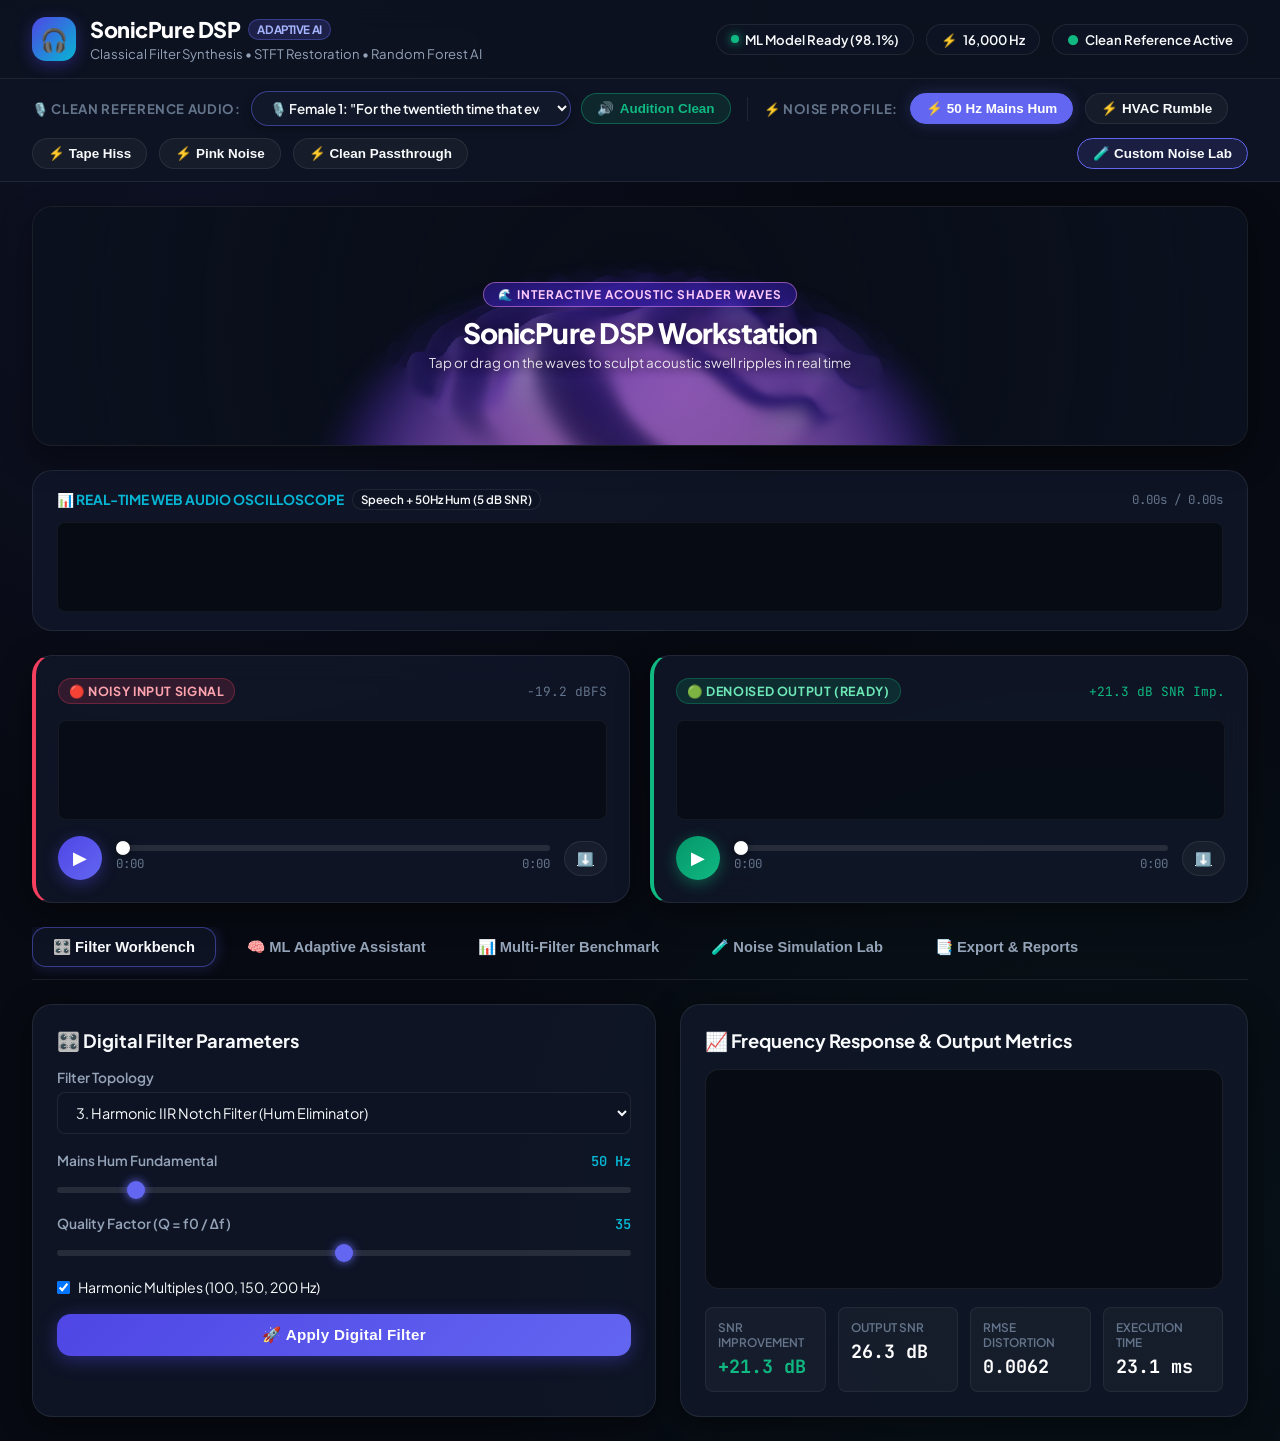
==== public/index.html @ 0db5186a "Integrate GradientWaves WebGL2 component and make frontend fully responsive for mobile" ====
<!DOCTYPE html>
<html lang="en">
<head>
  <meta charset="UTF-8">
  <meta name="viewport" content="width=device-width, initial-scale=1.0">
  <title>SonicPure DSP • Adaptive ML Audio Workstation</title>
  <link rel="stylesheet" href="styles.css?v=2.2">
</head>
<body>

  <!-- Top App Navigation Bar -->
  <header class="app-header">
    <div class="brand-container">
      <div class="brand-icon">🎧</div>
      <div>
        <div class="brand-title">SonicPure DSP <span>Adaptive AI</span></div>
        <div class="brand-subtitle">Classical Filter Synthesis &bull; STFT Restoration &bull; Random Forest AI</div>
      </div>
    </div>

    <div class="header-meta">
      <div class="badge" id="badge-model">
        <div class="badge-pulse"></div>
        <span id="model-status-text">ML Model Ready (98.1%)</span>
      </div>
      <div class="badge">
        <span style="color: var(--accent-cyan);">⚡</span>
        <span id="sr-status-text">16,000 Hz</span>
      </div>
      <div class="badge" id="badge-ref">
        <span style="color: var(--accent-emerald);">●</span>
        <span>Clean Reference Active</span>
      </div>
    </div>
  </header>

  <!-- 1-Click Quick Preset Scenarios & Sample Picker Toolbar -->
  <nav class="presets-bar">
    <div class="sample-picker-wrap">
      <span class="presets-label">🎙️ Clean Reference Audio:</span>
      <select id="select-clean-sample" class="studio-sample-select" aria-label="Select Clean Sample Audio">
        <option value="clean_female_sentence_01.wav" selected>🎙️ Female 1: "For the twentieth time that evening the two men shook hands."</option>
        <option value="clean_female_sentence_02.wav">🎙️ Female 2: "He turned sharply, and faced Gregson across the table."</option>
        <option value="clean_female_sentence_03.wav">🎙️ Female 3: "If I ever needed a fighter in my life I need one now."</option>
        <option value="clean_female_sentence_04.wav">🎙️ Female 4: "The girl faced him, her eyes shining with sudden fear."</option>
        <option value="clean_male_sentence_01.wav">🎙️ Male 1: "For the twentieth time that evening the two men shook hands."</option>
        <option value="clean_male_sentence_02.wav">🎙️ Male 2: "He turned sharply, and faced Gregson across the table."</option>
        <option value="clean_male_sentence_03.wav">🎙️ Male 3: "Gregson shoved back his chair and rose to his feet."</option>
        <option value="clean_male_sentence_04.wav">🎙️ Male 4: "Now you're coming down to business, Phil, he exclaimed."</option>
        <option value="clean_acoustic_instrument.wav">🎸 Acoustic Guitar (Plucked Chord Arpeggio)</option>
        <option value="clean_male_speech_01.wav">🔬 Synthetic Resonator (Glottal Pulse Baseline)</option>
        <option value="clean_sample.wav">📁 Classic Reference Sample</option>
      </select>
      <button class="preset-btn btn-audition-clean" id="btn-play-clean-ref" title="Listen to Active Clean Reference Audio">
        <span id="clean-play-icon">🔊</span> <span id="clean-play-text">Audition Clean</span>
      </button>
    </div>

    <div class="presets-divider"></div>

    <div class="presets-label">⚡ Noise Profile:</div>
    <button class="preset-btn active" data-preset="hum">⚡ 50 Hz Mains Hum</button>
    <button class="preset-btn" data-preset="rumble">⚡ HVAC Rumble</button>
    <button class="preset-btn" data-preset="hiss">⚡ Tape Hiss</button>
    <button class="preset-btn" data-preset="broadband">⚡ Pink Noise</button>
    <button class="preset-btn" data-preset="clean">⚡ Clean Passthrough</button>
    <button class="preset-btn" id="btn-custom-mix-modal" style="margin-left: auto; background: rgba(99, 102, 241, 0.15); border-color: var(--accent-primary);">
      🧪 Custom Noise Lab
    </button>
  </nav>

  <!-- Main Workstation Layout -->
  <main class="main-container">

    <!-- Interactive GradientWaves Hero Visualizer (React Bits WebGL2) -->
    <section class="gradient-waves-hero">
      <div id="gradient-waves-container" class="gradient-waves-container"></div>
      <div class="waves-hero-overlay">
        <div class="waves-hero-badge">🌊 Interactive Acoustic Shader Waves</div>
        <h2 class="waves-hero-title">SonicPure DSP Workstation</h2>
        <p class="waves-hero-subtitle">Tap or drag on the waves to sculpt acoustic swell ripples in real time</p>
      </div>
    </section>

    <!-- Live Oscilloscope & Audio Energy Strip -->
    <section class="visualizer-strip">
      <div class="visualizer-header">
        <div style="display: flex; align-items: center; gap: 8px;">
          <span style="color: var(--accent-cyan); font-weight: 700; font-size: 0.86rem; text-transform: uppercase;">
            📊 Real-Time Web Audio Oscilloscope
          </span>
          <span class="badge" style="padding: 2px 8px; font-size: 0.72rem;" id="active-track-name">Speech + 50Hz Hum (5 dB SNR)</span>
        </div>
        <div style="font-size: 0.78rem; color: var(--text-faint); font-family: var(--font-mono);" id="osc-timecode">
          0.00s / 0.00s
        </div>
      </div>
      <canvas id="canvas-oscilloscope" class="oscilloscope-canvas"></canvas>
    </section>

    <!-- Side-by-Side Audio Deck (Noisy Input vs Denoised Output) -->
    <section class="audio-deck-grid">

      <!-- Left Deck: Noisy Input -->
      <div class="deck-card deck-card-noisy">
        <div class="deck-header">
          <span class="deck-tag tag-noisy">🔴 Noisy Input Signal</span>
          <span style="font-size: 0.80rem; color: var(--text-faint); font-family: var(--font-mono);" id="noisy-rms">-19.2 dBFS</span>
        </div>

        <canvas id="canvas-noisy-wave" class="waveform-canvas"></canvas>

        <div class="deck-controls">
          <button class="play-btn" id="btn-play-noisy" title="Play Original Audio">▶</button>
          <div class="scrubber-container">
            <input type="range" class="scrubber-slider" id="scrub-noisy" min="0" max="100" value="0">
            <div class="timecode">
              <span id="time-curr-noisy">0:00</span>
              <span id="time-dur-noisy">0:00</span>
            </div>
          </div>
          <a href="/api/audio/noisy" download="noisy_input.wav" id="btn-download-noisy" class="preset-btn" style="padding: 8px 12px;" title="Download Noisy WAV">⬇️</a>
        </div>
      </div>

      <!-- Right Deck: Denoised Output -->
      <div class="deck-card deck-card-clean">
        <div class="deck-header">
          <span class="deck-tag tag-clean" id="proc-tag">🟢 Denoised Output (Ready)</span>
          <span style="font-size: 0.80rem; color: var(--accent-emerald); font-family: var(--font-mono);" id="proc-snr-badge">+21.3 dB SNR Imp.</span>
        </div>

        <canvas id="canvas-proc-wave" class="waveform-canvas"></canvas>

        <div class="deck-controls">
          <button class="play-btn play-btn-clean" id="btn-play-proc" title="Play Denoised Audio">▶</button>
          <div class="scrubber-container">
            <input type="range" class="scrubber-slider" id="scrub-proc" min="0" max="100" value="0">
            <div class="timecode">
              <span id="time-curr-proc">0:00</span>
              <span id="time-dur-proc">0:00</span>
            </div>
          </div>
          <a href="/api/audio/processed" download="denoised_audio.wav" id="btn-download-proc" class="preset-btn" style="padding: 8px 12px;" title="Download Clean WAV">⬇️</a>
        </div>
      </div>

    </section>

    <!-- Navigation Tabs -->
    <div class="tabs-nav">
      <button class="tab-btn active" data-tab="workbench">🎛️ Filter Workbench</button>
      <button class="tab-btn" data-tab="adaptive">🧠 ML Adaptive Assistant</button>
      <button class="tab-btn" data-tab="benchmark">📊 Multi-Filter Benchmark</button>
      <button class="tab-btn" data-tab="simulation">🧪 Noise Simulation Lab</button>
      <button class="tab-btn" data-tab="export">📑 Export & Reports</button>
    </div>

    <!-- TAB 1: FILTER WORKBENCH -->
    <div class="panel-content active" id="tab-workbench">
      <div class="workbench-grid">

        <!-- Controls Card -->
        <div class="card">
          <div class="card-title">🎛️ Digital Filter Parameters</div>

          <div class="control-group">
            <label class="control-label">Filter Topology</label>
            <select class="studio-select" id="sel-filter-type">
              <option value="fir">1. Linear-Phase FIR Filter (Window Method)</option>
              <option value="iir">2. IIR Butterworth Filter (Second-Order Sections SOS)</option>
              <option value="notch" selected>3. Harmonic IIR Notch Filter (Hum Eliminator)</option>
              <option value="spectral_gating">4. STFT Spectral Gating (Over-subtraction)</option>
              <option value="wiener">5. Audio Wiener Filter (Ephraim-Malah DD)</option>
            </select>
          </div>

          <!-- Dynamic parameter panels -->
          <div id="panel-params-fir" style="display: none;">
            <div class="control-group">
              <div class="control-label">Filter Mode</div>
              <select class="studio-select" id="fir-btype">
                <option value="lowpass">Low-Pass Filter</option>
                <option value="highpass">High-Pass Filter</option>
                <option value="bandpass">Band-Pass Filter</option>
              </select>
            </div>
            <div class="control-group">
              <div class="control-label">
                <span>Cutoff Frequency</span>
                <span class="control-value" id="val-fir-cut">3400 Hz</span>
              </div>
              <input type="range" class="studio-slider" id="slider-fir-cut" min="100" max="7500" value="3400" step="50">
            </div>
            <div class="control-group">
              <div class="control-label">
                <span>Filter Taps (Order + 1)</span>
                <span class="control-value" id="val-fir-taps">101</span>
              </div>
              <input type="range" class="studio-slider" id="slider-fir-taps" min="21" max="251" value="101" step="2">
            </div>
          </div>

          <div id="panel-params-iir" style="display: none;">
            <div class="control-group">
              <div class="control-label">Butterworth Mode</div>
              <select class="studio-select" id="iir-btype">
                <option value="highpass" selected>High-Pass (Rumble Killer)</option>
                <option value="lowpass">Low-Pass</option>
                <option value="bandpass">Band-Pass</option>
              </select>
            </div>
            <div class="control-group">
              <div class="control-label">
                <span>Cutoff Frequency</span>
                <span class="control-value" id="val-iir-cut">150 Hz</span>
              </div>
              <input type="range" class="studio-slider" id="slider-iir-cut" min="50" max="4000" value="150" step="10">
            </div>
            <div class="control-group">
              <div class="control-label">
                <span>Filter Order (N)</span>
                <span class="control-value" id="val-iir-order">4</span>
              </div>
              <input type="range" class="studio-slider" id="slider-iir-order" min="1" max="8" value="4" step="1">
            </div>
          </div>

          <div id="panel-params-notch">
            <div class="control-group">
              <div class="control-label">
                <span>Mains Hum Fundamental</span>
                <span class="control-value" id="val-notch-f0">50 Hz</span>
              </div>
              <input type="range" class="studio-slider" id="slider-notch-f0" min="40" max="120" value="50" step="1">
            </div>
            <div class="control-group">
              <div class="control-label">
                <span>Quality Factor (Q = f0 / &Delta;f)</span>
                <span class="control-value" id="val-notch-q">35</span>
              </div>
              <input type="range" class="studio-slider" id="slider-notch-q" min="10" max="60" value="35" step="5">
            </div>
            <div class="control-group">
              <label style="display: flex; align-items: center; gap: 8px; font-size: 0.88rem; cursor: pointer;">
                <input type="checkbox" id="chk-notch-harmonics" checked>
                <span>Harmonic Multiples (100, 150, 200 Hz)</span>
              </label>
            </div>
          </div>

          <div id="panel-params-sg" style="display: none;">
            <div class="control-group">
              <div class="control-label">
                <span>Gain Floor</span>
                <span class="control-value" id="val-sg-floor">-18 dB</span>
              </div>
              <input type="range" class="studio-slider" id="slider-sg-floor" min="-35" max="-6" value="-18" step="1">
            </div>
            <div class="control-group">
              <div class="control-label">
                <span>Over-Subtraction Multiplier (&alpha;)</span>
                <span class="control-value" id="val-sg-over">1.5x</span>
              </div>
              <input type="range" class="studio-slider" id="slider-sg-over" min="1.0" max="2.5" value="1.5" step="0.1">
            </div>
          </div>

          <div id="panel-params-wiener" style="display: none;">
            <div class="control-group">
              <div class="control-label">
                <span>Decision-Directed Smoothing (&alpha;)</span>
                <span class="control-value" id="val-w-alpha">0.95</span>
              </div>
              <input type="range" class="studio-slider" id="slider-w-alpha" min="0.80" max="0.99" value="0.95" step="0.01">
            </div>
            <div class="control-group">
              <div class="control-label">
                <span>Noise Overestimation (&beta;)</span>
                <span class="control-value" id="val-w-beta">1.25</span>
              </div>
              <input type="range" class="studio-slider" id="slider-w-beta" min="1.0" max="2.0" value="1.25" step="0.05">
            </div>
          </div>

          <button class="btn-primary" id="btn-execute-filter">
            <span>🚀 Apply Digital Filter</span>
          </button>
        </div>

        <!-- Frequency Response & Metrics Card -->
        <div class="card">
          <div class="card-title">📈 Frequency Response & Output Metrics</div>
          <canvas id="canvas-freqz" class="freqz-canvas"></canvas>

          <div class="metrics-grid">
            <div class="metric-box">
              <span class="metric-box-title">SNR Improvement</span>
              <span class="metric-box-val positive" id="metric-snr-imp">+21.3 dB</span>
            </div>
            <div class="metric-box">
              <span class="metric-box-title">Output SNR</span>
              <span class="metric-box-val" id="metric-snr-out">26.3 dB</span>
            </div>
            <div class="metric-box">
              <span class="metric-box-title">RMSE Distortion</span>
              <span class="metric-box-val" id="metric-rmse">0.0062</span>
            </div>
            <div class="metric-box">
              <span class="metric-box-title">Execution Time</span>
              <span class="metric-box-val" id="metric-latency">23.1 ms</span>
            </div>
          </div>
        </div>

      </div>
    </div>

    <!-- TAB 2: ML ADAPTIVE ASSISTANT -->
    <div class="panel-content" id="tab-adaptive">
      <div class="workbench-grid">

        <!-- AI Diagnosis Card -->
        <div class="ml-diagnosis-box">
          <div style="display: flex; justify-content: space-between; align-items: center;">
            <span class="badge" style="background: rgba(99, 102, 241, 0.25); color: #c7d2fe; border-color: rgba(99, 102, 241, 0.4);">
              🧠 Random Forest Noise Diagnosis
            </span>
            <span class="badge" id="ml-confidence-badge" style="background: rgba(16, 185, 129, 0.2); color: #6ee7b7; border-color: rgba(16, 185, 129, 0.4);">
              76.2% Confidence
            </span>
          </div>

          <div class="ml-class-title" id="ml-predicted-label">Electrical Hum (50/60 Hz)</div>
          <p style="font-size: 0.90rem; color: var(--text-muted); line-height: 1.5;" id="ml-rationale">
            Strong narrowband energy concentration detected around 50 Hz powerline fundamental. 
            Selected Harmonic IIR Notch filter with Q=35 to eliminate hum with zero loss to speech formants.
          </p>

          <div style="margin-top: 20px;">
            <button class="btn-primary btn-emerald" id="btn-run-adaptive-full">
              <span>⚡ Diagnose Interference & Auto-Clean</span>
            </button>
          </div>
        </div>

        <!-- Probability Distribution Card -->
        <div class="card">
          <div class="card-title">📊 Noise Classification Probabilities</div>

          <div id="prob-container">
            <!-- Dynamically populated probability bars -->
            <div class="prob-row">
              <div class="prob-meta">
                <span>Electrical Hum (50/60 Hz)</span>
                <strong id="prob-val-hum">76.2%</strong>
              </div>
              <div class="prob-track">
                <div class="prob-bar winner" id="bar-hum" style="width: 76.2%;"></div>
              </div>
            </div>

            <div class="prob-row">
              <div class="prob-meta">
                <span>Low-Frequency Rumble (&lt;130 Hz)</span>
                <strong id="prob-val-rumble">8.4%</strong>
              </div>
              <div class="prob-track">
                <div class="prob-bar" id="bar-rumble" style="width: 8.4%;"></div>
              </div>
            </div>

            <div class="prob-row">
              <div class="prob-meta">
                <span>High-Frequency Hiss (&gt;3.6 kHz)</span>
                <strong id="prob-val-hiss">6.1%</strong>
              </div>
              <div class="prob-track">
                <div class="prob-bar" id="bar-hiss" style="width: 6.1%;"></div>
              </div>
            </div>

            <div class="prob-row">
              <div class="prob-meta">
                <span>Broadband White/Pink Noise</span>
                <strong id="prob-val-broadband">5.3%</strong>
              </div>
              <div class="prob-track">
                <div class="prob-bar" id="bar-broadband" style="width: 5.3%;"></div>
              </div>
            </div>

            <div class="prob-row">
              <div class="prob-meta">
                <span>Clean Speech Baseline</span>
                <strong id="prob-val-clean">4.0%</strong>
              </div>
              <div class="prob-track">
                <div class="prob-bar" id="bar-clean" style="width: 4.0%;"></div>
              </div>
            </div>
          </div>
        </div>

      </div>
    </div>

    <!-- TAB 3: MULTI-FILTER BENCHMARK -->
    <div class="panel-content" id="tab-benchmark">
      <div class="card">
        <div style="display: flex; justify-content: space-between; align-items: center; margin-bottom: 16px;">
          <div>
            <div class="card-title" style="margin-bottom: 2px;">📊 Multi-Filter Comparative Benchmark Matrix</div>
            <p style="font-size: 0.84rem; color: var(--text-muted);">
              Process the identical input recording through all 6 filtering strategies side-by-side to compare SNR improvements and execution latencies.
            </p>
          </div>
          <button class="btn-primary" id="btn-run-benchmark-full" style="width: auto; padding: 10px 22px;">
            <span>🚀 Run All 6 Methods</span>
          </button>
        </div>

        <div class="benchmark-table-container">
          <table class="benchmark-table">
            <thead>
              <tr>
                <th>Play</th>
                <th>Strategy Name</th>
                <th>&Delta;SNR Improvement</th>
                <th>Output SNR</th>
                <th>RMSE Distortion</th>
                <th>Execution Time</th>
                <th>Real-Time Factor</th>
              </tr>
            </thead>
            <tbody id="benchmark-tbody">
              <!-- Dynamically populated benchmark rows -->
              <tr>
                <td><button class="table-audio-btn" data-audio-id="baseline">▶</button></td>
                <td>1. Baseline (Noisy Input)</td>
                <td>+0.00 dB</td>
                <td>5.00 dB</td>
                <td>0.0721</td>
                <td>0.1 ms</td>
                <td>0.000x</td>
              </tr>
              <tr>
                <td><button class="table-audio-btn" data-audio-id="fir">▶</button></td>
                <td>2. FIR Bandpass (300-3400 Hz)</td>
                <td style="color: var(--accent-rose);">-2.32 dB</td>
                <td>2.68 dB</td>
                <td>0.0941</td>
                <td>81.2 ms</td>
                <td>0.023x</td>
              </tr>
              <tr>
                <td><button class="table-audio-btn" data-audio-id="butterworth">▶</button></td>
                <td>3. Butterworth Highpass (150 Hz)</td>
                <td>+0.59 dB</td>
                <td>5.59 dB</td>
                <td>0.0673</td>
                <td>40.7 ms</td>
                <td>0.012x</td>
              </tr>
              <tr class="winner-row">
                <td><button class="table-audio-btn" data-audio-id="notch">▶</button></td>
                <td>4. Harmonic Notch (50 Hz) 🏆</td>
                <td style="color: var(--accent-emerald);">+21.29 dB</td>
                <td>26.29 dB</td>
                <td>0.0062</td>
                <td>23.1 ms</td>
                <td>0.007x</td>
              </tr>
              <tr>
                <td><button class="table-audio-btn" data-audio-id="spec_gate">▶</button></td>
                <td>5. STFT Spectral Gating</td>
                <td>+3.79 dB</td>
                <td>8.79 dB</td>
                <td>0.0466</td>
                <td>179.5 ms</td>
                <td>0.051x</td>
              </tr>
              <tr>
                <td><button class="table-audio-btn" data-audio-id="wiener">▶</button></td>
                <td>6. Audio Wiener Filter (DD)</td>
                <td>+7.30 dB</td>
                <td>12.30 dB</td>
                <td>0.0311</td>
                <td>83.4 ms</td>
                <td>0.024x</td>
              </tr>
              <tr class="winner-row">
                <td><button class="table-audio-btn" data-audio-id="adaptive">▶</button></td>
                <td>7. ML-Assisted Adaptive Filtering 🏆</td>
                <td style="color: var(--accent-emerald);">+21.29 dB</td>
                <td>26.29 dB</td>
                <td>0.0062</td>
                <td>77.6 ms</td>
                <td>0.022x</td>
              </tr>
            </tbody>
          </table>
        </div>

        <!-- Unnoised Audio Showcase Gallery -->
        <div style="margin-top: 24px; padding-top: 20px; border-top: 1px solid var(--border-subtle);">
          <div style="display: flex; justify-content: space-between; align-items: center; margin-bottom: 14px; flex-wrap: wrap; gap: 10px;">
            <div>
              <div style="font-size: 0.98rem; font-weight: 700; color: var(--text-main); display: flex; align-items: center; gap: 8px;">
                <span>🎧 Unnoised Audio Listening Rack (All Filter Topologies)</span>
              </div>
              <p style="font-size: 0.80rem; color: var(--text-muted); margin-top: 2px;">
                Listen to each filtered audio stream side-by-side or download uncompressed 16-bit WAVs to evaluate noise rejection and speech clarity.
              </p>
            </div>
            <button class="preset-btn" id="btn-export-all-wavs" style="background: rgba(16, 185, 129, 0.15); border-color: var(--accent-emerald); color: var(--accent-emerald); font-weight: 700; padding: 8px 18px;">
              💾 Export All 6 Unnoised WAVs to outputs/
            </button>
          </div>

          <div id="unnoised-rack-grid" class="unnoised-rack-grid">
            <!-- 1. FIR -->
            <div class="unnoised-card" id="card-track-fir">
              <div class="unnoised-card-top">
                <span class="unnoised-title">1. FIR Bandpass</span>
                <span class="unnoised-badge badge-fir">Linear-Phase</span>
              </div>
              <p class="unnoised-desc">Causal windowed sinc (300–3400 Hz). Zero phase distortion, constant group delay.</p>
              <div class="unnoised-actions">
                <button class="preset-btn play-unnoised-btn" data-audio-id="fir">▶ Listen Denoised</button>
                <a href="/api/audio/fir" download="02_unnoised_fir_bandpass.wav" class="preset-btn" title="Download WAV">⬇️ WAV</a>
              </div>
            </div>

            <!-- 2. Butterworth -->
            <div class="unnoised-card" id="card-track-butterworth">
              <div class="unnoised-card-top">
                <span class="unnoised-title">2. Butterworth Highpass</span>
                <span class="unnoised-badge badge-iir">IIR SOS</span>
              </div>
              <p class="unnoised-desc">4th-order biquad cascade (>150 Hz). Maximally flat passband, suppresses low rumble.</p>
              <div class="unnoised-actions">
                <button class="preset-btn play-unnoised-btn" data-audio-id="butterworth">▶ Listen Denoised</button>
                <a href="/api/audio/butterworth" download="03_unnoised_butterworth_highpass.wav" class="preset-btn" title="Download WAV">⬇️ WAV</a>
              </div>
            </div>

            <!-- 3. Harmonic Notch -->
            <div class="unnoised-card" id="card-track-notch">
              <div class="unnoised-card-top">
                <span class="unnoised-title">3. Harmonic Notch</span>
                <span class="unnoised-badge badge-notch">Surgical Biquad</span>
              </div>
              <p class="unnoised-desc">Cascaded 50 Hz, 100 Hz, 150 Hz, 200 Hz notches with Q=35. Eradicates powerline hum.</p>
              <div class="unnoised-actions">
                <button class="preset-btn play-unnoised-btn" data-audio-id="notch">▶ Listen Denoised</button>
                <a href="/api/audio/notch" download="04_unnoised_harmonic_notch.wav" class="preset-btn" title="Download WAV">⬇️ WAV</a>
              </div>
            </div>

            <!-- 4. Spectral Gating -->
            <div class="unnoised-card" id="card-track-spec_gate">
              <div class="unnoised-card-top">
                <span class="unnoised-title">4. STFT Spectral Gating</span>
                <span class="unnoised-badge badge-spectral">Time-Frequency</span>
              </div>
              <p class="unnoised-desc">Dynamic STFT quantile noise tracking with 2D Gaussian kernel spectrogram smoothing.</p>
              <div class="unnoised-actions">
                <button class="preset-btn play-unnoised-btn" data-audio-id="spec_gate">▶ Listen Denoised</button>
                <a href="/api/audio/spec_gate" download="05_unnoised_spectral_gating.wav" class="preset-btn" title="Download WAV">⬇️ WAV</a>
              </div>
            </div>

            <!-- 5. Wiener Filter -->
            <div class="unnoised-card" id="card-track-wiener">
              <div class="unnoised-card-top">
                <span class="unnoised-title">5. Audio Wiener Filter</span>
                <span class="unnoised-badge badge-wiener">Decision-Directed</span>
              </div>
              <p class="unnoised-desc">Ephraim-Malah recursion (alpha=0.95, gain floor=-18 dB). Smooth statistical restoration.</p>
              <div class="unnoised-actions">
                <button class="preset-btn play-unnoised-btn" data-audio-id="wiener">▶ Listen Denoised</button>
                <a href="/api/audio/wiener" download="06_unnoised_wiener_filter.wav" class="preset-btn" title="Download WAV">⬇️ WAV</a>
              </div>
            </div>

            <!-- 6. ML Adaptive -->
            <div class="unnoised-card" id="card-track-adaptive">
              <div class="unnoised-card-top">
                <span class="unnoised-title">6. ML-Adaptive Filter</span>
                <span class="unnoised-badge badge-ml">Intelligent AI</span>
              </div>
              <p class="unnoised-desc">Auto-diagnosed via 20 acoustic features & dispatched with optimal hyperparameters.</p>
              <div class="unnoised-actions">
                <button class="preset-btn play-unnoised-btn" data-audio-id="adaptive">▶ Listen Denoised</button>
                <a href="/api/audio/adaptive" download="07_unnoised_ml_adaptive.wav" class="preset-btn" title="Download WAV">⬇️ WAV</a>
              </div>
            </div>
          </div>
        </div>

      </div>
    </div>

    <!-- TAB 4: NOISE SIMULATION LAB -->
    <div class="panel-content" id="tab-simulation">
      <div class="workbench-grid">
        <div class="card">
          <div class="card-title">🧪 Calibrated SNR Noise Synthesizer</div>
          <div class="control-group">
            <label class="control-label">Interference Category</label>
            <select class="studio-select" id="sel-noise-type">
              <option value="50hz_hum" selected>50 Hz Electrical Mains Hum</option>
              <option value="60hz_hum">60 Hz Electrical Mains Hum</option>
              <option value="rumble">Low-Frequency HVAC Rumble (&lt;130 Hz)</option>
              <option value="hiss">High-Frequency Tape Hiss (&gt;3.6 kHz)</option>
              <option value="pink">Broadband 1/f Pink Noise</option>
              <option value="white">Broadband White Noise</option>
              <option value="mixed">Composite Mixed Real-World Noise</option>
            </select>
          </div>

          <div class="control-group">
            <div class="control-label">
              <span>Target SNR (dB) [Lower = Noisier]</span>
              <span class="control-value" id="val-target-snr">5.0 dB</span>
            </div>
            <input type="range" class="studio-slider" id="slider-target-snr" min="-10" max="20" value="5" step="1">
          </div>

          <button class="btn-primary" id="btn-mix-custom">
            <span>🧪 Mix Noise at Target SNR</span>
          </button>
        </div>

        <div class="card">
          <div class="card-title">📁 Upload Custom Audio Recording</div>
          <p style="font-size: 0.86rem; color: var(--text-muted); margin-bottom: 16px;">
            Upload any WAV recording containing voice and interference. You can optionally upload a paired clean reference speech file to calculate ground-truth SNR.
          </p>

          <div class="control-group">
            <label class="control-label">Noisy Audio WAV</label>
            <input type="file" id="input-file-noisy" accept=".wav,.wave" class="studio-select">
          </div>

          <div class="control-group">
            <label class="control-label">Optional Clean Reference WAV</label>
            <input type="file" id="input-file-ref" accept=".wav,.wave" class="studio-select">
          </div>

          <button class="btn-primary" id="btn-upload-files">
            <span>📥 Load Uploaded Files</span>
          </button>
        </div>
      </div>
    </div>

    <!-- TAB 5: EXPORT & REPORTS -->
    <div class="panel-content" id="tab-export">
      <div style="display: grid; grid-template-columns: repeat(3, 1fr); gap: 20px;">
        <div class="card">
          <div class="card-title">🎵 Processed Audio WAV</div>
          <p style="font-size: 0.85rem; color: var(--text-muted); margin-bottom: 16px;">
            16-bit uncompressed PCM WAV format at 16 kHz sample rate.
          </p>
          <a href="/api/audio/processed" download="sonicpure_denoised.wav" class="btn-primary" style="text-decoration: none;">
            <span>⬇️ Download WAV</span>
          </a>
        </div>

        <div class="card">
          <div class="card-title">📊 Tabular Benchmark CSV</div>
          <p style="font-size: 0.85rem; color: var(--text-muted); margin-bottom: 16px;">
            Structured CSV spreadsheet of SNR, RMSE, RTF, and execution times.
          </p>
          <a href="/api/export/csv" download="benchmark_results.csv" class="btn-primary" style="text-decoration: none;">
            <span>⬇️ Download CSV</span>
          </a>
        </div>

        <div class="card">
          <div class="card-title">📦 JSON Experiment Report</div>
          <p style="font-size: 0.85rem; color: var(--text-muted); margin-bottom: 16px;">
            Complete metadata payload with 20 acoustic features and DSP settings.
          </p>
          <a href="/api/export/json" download="experiment_summary.json" class="btn-primary" style="text-decoration: none;">
            <span>⬇️ Download JSON</span>
          </a>
        </div>
      </div>
    </div>

  </main>

  <script src="gradient-waves.js?v=2.2"></script>
  <script src="app.js?v=2.2"></script>
</body>
</html>
---- public/styles.css ----
/* ==========================================================================
   SonicPure DSP Audio Workstation - Advanced Studio Design System
   Aesthetics: Deep Obsidian Slate, Glassmorphism, Neon Pastel Accents
   ========================================================================== */

@import url('https://fonts.googleapis.com/css2?family=Plus+Jakarta+Sans:wght@300;400;500;600;700;800&family=JetBrains+Mono:wght@400;500;600&display=swap');

:root {
  /* Color Palette */
  --bg-dark: #070a12;
  --bg-surface: #0d1322;
  --bg-card: rgba(18, 25, 43, 0.75);
  --bg-card-hover: rgba(24, 34, 58, 0.85);
  --border-subtle: rgba(255, 255, 255, 0.08);
  --border-active: rgba(99, 102, 241, 0.5);

  --accent-primary: #6366f1;       /* Radiant Indigo */
  --accent-primary-glow: rgba(99, 102, 241, 0.25);
  --accent-emerald: #10b981;       /* Mint/Emerald for Clean Audio */
  --accent-emerald-glow: rgba(16, 185, 129, 0.25);
  --accent-rose: #f43f5e;          /* Warm Rose for Noise */
  --accent-rose-glow: rgba(244, 63, 94, 0.25);
  --accent-cyan: #06b6d4;          /* Electric Cyan for Visuals */
  --accent-amber: #f59e0b;         /* Warm Amber */

  --text-main: #f8fafc;
  --text-muted: #94a3b8;
  --text-faint: #64748b;

  --font-sans: 'Plus Jakarta Sans', -apple-system, BlinkMacSystemFont, sans-serif;
  --font-mono: 'JetBrains Mono', monospace;

  --radius-sm: 8px;
  --radius-md: 14px;
  --radius-lg: 20px;
  --radius-pill: 9999px;

  --shadow-card: 0 8px 32px 0 rgba(0, 0, 0, 0.45);
  --shadow-glow: 0 0 25px var(--accent-primary-glow);
}

* {
  box-sizing: border-box;
  margin: 0;
  padding: 0;
  -webkit-font-smoothing: antialiased;
}

body {
  background-color: var(--bg-dark);
  color: var(--text-main);
  font-family: var(--font-sans);
  min-height: 100vh;
  display: flex;
  flex-direction: column;
  overflow-x: hidden;
  background-image: 
    radial-gradient(circle at 15% 15%, rgba(99, 102, 241, 0.08) 0%, transparent 40%),
    radial-gradient(circle at 85% 85%, rgba(16, 185, 129, 0.05) 0%, transparent 40%);
}

/* ==========================================================================
   App Header & Badges
   ========================================================================== */

.app-header {
  background: rgba(13, 19, 34, 0.85);
  backdrop-filter: blur(16px);
  border-bottom: 1px solid var(--border-subtle);
  padding: 16px 32px;
  display: flex;
  justify-content: space-between;
  align-items: center;
  position: sticky;
  top: 0;
  z-index: 100;
}

.brand-container {
  display: flex;
  align-items: center;
  gap: 14px;
}

.brand-icon {
  width: 44px;
  height: 44px;
  background: linear-gradient(135deg, #4f46e5 0%, #06b6d4 100%);
  border-radius: var(--radius-md);
  display: flex;
  align-items: center;
  justify-content: center;
  font-size: 1.4rem;
  box-shadow: 0 4px 16px rgba(79, 70, 229, 0.4);
}

.brand-title {
  font-size: 1.35rem;
  font-weight: 800;
  letter-spacing: -0.02em;
  color: #ffffff;
  display: flex;
  align-items: center;
  gap: 8px;
}

.brand-title span {
  font-size: 0.72rem;
  background: rgba(99, 102, 241, 0.2);
  color: #a5b4fc;
  border: 1px solid rgba(99, 102, 241, 0.4);
  padding: 2px 8px;
  border-radius: var(--radius-pill);
  font-weight: 700;
  text-transform: uppercase;
}

.brand-subtitle {
  font-size: 0.82rem;
  color: var(--text-muted);
  margin-top: 2px;
}

.header-meta {
  display: flex;
  align-items: center;
  gap: 12px;
}

.badge {
  display: inline-flex;
  align-items: center;
  gap: 6px;
  padding: 6px 14px;
  border-radius: var(--radius-pill);
  font-size: 0.82rem;
  font-weight: 600;
  background: var(--bg-surface);
  border: 1px solid var(--border-subtle);
}

.badge-pulse {
  width: 8px;
  height: 8px;
  border-radius: 50%;
  background: var(--accent-emerald);
  box-shadow: 0 0 10px var(--accent-emerald);
  animation: pulse 2s infinite;
}

@keyframes pulse {
  0% { transform: scale(0.95); opacity: 0.8; }
  50% { transform: scale(1.3); opacity: 1; }
  100% { transform: scale(0.95); opacity: 0.8; }
}

/* ==========================================================================
   Quick Preset Bar
   ========================================================================== */

.presets-bar {
  background: var(--bg-surface);
  border-bottom: 1px solid var(--border-subtle);
  padding: 12px 32px;
  display: flex;
  align-items: center;
  gap: 12px;
  flex-wrap: wrap;
}

.presets-label {
  font-size: 0.82rem;
  font-weight: 700;
  text-transform: uppercase;
  letter-spacing: 0.05em;
  color: var(--text-faint);
  display: flex;
  align-items: center;
  gap: 6px;
}

.sample-picker-wrap {
  display: flex;
  align-items: center;
  gap: 10px;
}

.studio-sample-select {
  background: rgba(18, 25, 43, 0.95);
  color: var(--text-main);
  border: 1px solid var(--border-active);
  padding: 7px 14px;
  border-radius: var(--radius-pill);
  font-family: var(--font-sans);
  font-size: 0.84rem;
  font-weight: 600;
  outline: none;
  cursor: pointer;
  box-shadow: 0 2px 10px rgba(0, 0, 0, 0.3);
  transition: all 0.2s ease;
  max-width: 320px;
}

.studio-sample-select:hover, .studio-sample-select:focus {
  border-color: var(--accent-cyan);
  box-shadow: 0 0 12px rgba(6, 182, 212, 0.3);
}

.btn-audition-clean {
  background: rgba(16, 185, 129, 0.12) !important;
  border-color: rgba(16, 185, 129, 0.4) !important;
  color: var(--accent-emerald) !important;
  font-weight: 700 !important;
}

.btn-audition-clean:hover {
  background: rgba(16, 185, 129, 0.22) !important;
  box-shadow: 0 0 15px rgba(16, 185, 129, 0.35);
  transform: translateY(-1px);
}

.presets-divider {
  width: 1px;
  height: 24px;
  background: var(--border-subtle);
  margin: 0 4px;
}

.preset-btn {
  background: rgba(255, 255, 255, 0.04);
  color: var(--text-main);
  border: 1px solid var(--border-subtle);
  padding: 7px 15px;
  border-radius: var(--radius-pill);
  font-size: 0.84rem;
  font-weight: 600;
  cursor: pointer;
  transition: all 0.2s ease;
  display: flex;
  align-items: center;
  gap: 6px;
}

.preset-btn:hover {
  background: rgba(99, 102, 241, 0.15);
  border-color: var(--accent-primary);
  color: #ffffff;
  transform: translateY(-1px);
}

.preset-btn.active {
  background: var(--accent-primary);
  border-color: var(--accent-primary);
  color: #ffffff;
  box-shadow: 0 0 15px var(--accent-primary-glow);
}

/* ==========================================================================
   Main Layout & Audio Deck
   ========================================================================== */

.main-container {
  max-width: 1440px;
  width: 100%;
  margin: 0 auto;
  padding: 24px 32px;
  display: flex;
  flex-direction: column;
  gap: 24px;
}

.audio-deck-grid {
  display: grid;
  grid-template-columns: 1fr 1fr;
  gap: 20px;
}

@media (max-width: 960px) {
  .audio-deck-grid {
    grid-template-columns: 1fr;
  }
}

.deck-card {
  background: var(--bg-card);
  backdrop-filter: blur(16px);
  border: 1px solid var(--border-subtle);
  border-radius: var(--radius-lg);
  padding: 22px;
  box-shadow: var(--shadow-card);
  display: flex;
  flex-direction: column;
  gap: 16px;
  position: relative;
  overflow: hidden;
  transition: border-color 0.25s ease, box-shadow 0.25s ease;
}

.deck-card:hover {
  border-color: rgba(255, 255, 255, 0.15);
}

.deck-card-noisy {
  border-left: 4px solid var(--accent-rose);
}

.deck-card-clean {
  border-left: 4px solid var(--accent-emerald);
}

.deck-header {
  display: flex;
  justify-content: space-between;
  align-items: center;
}

.deck-tag {
  font-size: 0.78rem;
  font-weight: 700;
  text-transform: uppercase;
  letter-spacing: 0.05em;
  padding: 4px 10px;
  border-radius: var(--radius-pill);
}

.tag-noisy {
  background: rgba(244, 63, 94, 0.15);
  color: #fda4af;
  border: 1px solid rgba(244, 63, 94, 0.3);
}

.tag-clean {
  background: rgba(16, 185, 129, 0.15);
  color: #6ee7b7;
  border: 1px solid rgba(16, 185, 129, 0.3);
}

.waveform-canvas {
  width: 100%;
  height: 100px;
  background: rgba(7, 10, 18, 0.7);
  border-radius: var(--radius-sm);
  border: 1px solid rgba(255, 255, 255, 0.05);
}

.deck-controls {
  display: flex;
  align-items: center;
  gap: 14px;
}

.play-btn {
  width: 44px;
  height: 44px;
  border-radius: 50%;
  border: none;
  background: linear-gradient(135deg, #4f46e5 0%, #6366f1 100%);
  color: white;
  cursor: pointer;
  display: flex;
  align-items: center;
  justify-content: center;
  font-size: 1.1rem;
  box-shadow: 0 4px 15px rgba(79, 70, 229, 0.4);
  transition: transform 0.15s ease, box-shadow 0.15s ease;
}

.play-btn:hover {
  transform: scale(1.06);
  box-shadow: 0 6px 20px rgba(79, 70, 229, 0.6);
}

.play-btn-clean {
  background: linear-gradient(135deg, #059669 0%, #10b981 100%);
  box-shadow: 0 4px 15px rgba(16, 185, 129, 0.4);
}

.play-btn-clean:hover {
  box-shadow: 0 6px 20px rgba(16, 185, 129, 0.6);
}

.scrubber-container {
  flex: 1;
  display: flex;
  flex-direction: column;
  gap: 4px;
}

.scrubber-slider {
  -webkit-appearance: none;
  width: 100%;
  height: 6px;
  background: rgba(255, 255, 255, 0.1);
  border-radius: 3px;
  outline: none;
  cursor: pointer;
}

.scrubber-slider::-webkit-slider-thumb {
  -webkit-appearance: none;
  width: 14px;
  height: 14px;
  border-radius: 50%;
  background: #ffffff;
  cursor: pointer;
  box-shadow: 0 0 6px rgba(0, 0, 0, 0.5);
}

.timecode {
  font-family: var(--font-mono);
  font-size: 0.78rem;
  color: var(--text-faint);
  display: flex;
  justify-content: space-between;
}

/* ==========================================================================
   Live Oscilloscope & Visualizer Banner
   ========================================================================== */

.visualizer-strip {
  background: var(--bg-card);
  border: 1px solid var(--border-subtle);
  border-radius: var(--radius-lg);
  padding: 18px 24px;
  display: flex;
  flex-direction: column;
  gap: 12px;
}

.visualizer-header {
  display: flex;
  justify-content: space-between;
  align-items: center;
}

.oscilloscope-canvas {
  width: 100%;
  height: 90px;
  background: rgba(7, 10, 18, 0.85);
  border-radius: var(--radius-sm);
  border: 1px solid rgba(255, 255, 255, 0.05);
}

/* ==========================================================================
   Studio Navigation Tabs
   ========================================================================== */

.tabs-nav {
  display: flex;
  gap: 10px;
  border-bottom: 1px solid var(--border-subtle);
  padding-bottom: 12px;
  overflow-x: auto;
}

.tab-btn {
  background: transparent;
  color: var(--text-muted);
  border: 1px solid transparent;
  padding: 10px 20px;
  border-radius: var(--radius-md);
  font-size: 0.92rem;
  font-weight: 600;
  cursor: pointer;
  display: flex;
  align-items: center;
  gap: 8px;
  transition: all 0.2s ease;
  white-space: nowrap;
}

.tab-btn:hover {
  color: var(--text-main);
  background: rgba(255, 255, 255, 0.03);
}

.tab-btn.active {
  background: var(--bg-surface);
  color: var(--text-main);
  border-color: var(--border-active);
  box-shadow: 0 0 15px var(--accent-primary-glow);
}

/* ==========================================================================
   Workbench Panels & Cards
   ========================================================================== */

.panel-content {
  display: none;
  animation: fadeIn 0.25s ease;
}

.panel-content.active {
  display: block;
}

@keyframes fadeIn {
  from { opacity: 0; transform: translateY(6px); }
  to { opacity: 1; transform: translateY(0); }
}

.workbench-grid {
  display: grid;
  grid-template-columns: 1.1fr 1fr;
  gap: 24px;
}

@media (max-width: 960px) {
  .workbench-grid {
    grid-template-columns: 1fr;
  }
}

.card {
  background: var(--bg-card);
  border: 1px solid var(--border-subtle);
  border-radius: var(--radius-lg);
  padding: 24px;
  box-shadow: var(--shadow-card);
}

.card-title {
  font-size: 1.15rem;
  font-weight: 700;
  margin-bottom: 16px;
  display: flex;
  align-items: center;
  gap: 8px;
}

/* Form Controls */
.control-group {
  margin-bottom: 18px;
}

.control-label {
  display: flex;
  justify-content: space-between;
  font-size: 0.86rem;
  font-weight: 600;
  color: var(--text-muted);
  margin-bottom: 6px;
}

.control-value {
  font-family: var(--font-mono);
  color: var(--accent-cyan);
}

.studio-slider {
  -webkit-appearance: none;
  width: 100%;
  height: 6px;
  background: rgba(255, 255, 255, 0.1);
  border-radius: 3px;
  outline: none;
}

.studio-slider::-webkit-slider-thumb {
  -webkit-appearance: none;
  width: 18px;
  height: 18px;
  border-radius: 50%;
  background: var(--accent-primary);
  box-shadow: 0 0 10px var(--accent-primary);
  cursor: pointer;
  transition: transform 0.1s ease;
}

.studio-slider::-webkit-slider-thumb:hover {
  transform: scale(1.15);
}

.studio-select {
  width: 100%;
  background: var(--bg-surface);
  color: var(--text-main);
  border: 1px solid var(--border-subtle);
  border-radius: var(--radius-sm);
  padding: 10px 14px;
  font-family: var(--font-sans);
  font-size: 0.90rem;
  outline: none;
  cursor: pointer;
}

.studio-select:focus {
  border-color: var(--accent-primary);
}

.btn-primary {
  background: linear-gradient(135deg, #4f46e5 0%, #6366f1 100%);
  color: #ffffff;
  border: none;
  padding: 12px 24px;
  border-radius: var(--radius-md);
  font-size: 0.95rem;
  font-weight: 700;
  letter-spacing: 0.02em;
  cursor: pointer;
  display: inline-flex;
  align-items: center;
  justify-content: center;
  gap: 8px;
  box-shadow: 0 4px 18px rgba(79, 70, 229, 0.4);
  transition: all 0.2s ease;
  width: 100%;
}

.btn-primary:hover {
  transform: translateY(-2px);
  box-shadow: 0 6px 24px rgba(79, 70, 229, 0.6);
}

.btn-emerald {
  background: linear-gradient(135deg, #059669 0%, #10b981 100%);
  box-shadow: 0 4px 18px rgba(16, 185, 129, 0.4);
}

.btn-emerald:hover {
  box-shadow: 0 6px 24px rgba(16, 185, 129, 0.6);
}

/* ==========================================================================
   ML Diagnostic Hologram & Probability Bars
   ========================================================================== */

.ml-diagnosis-box {
  background: linear-gradient(135deg, rgba(99, 102, 241, 0.12) 0%, rgba(6, 182, 212, 0.08) 100%);
  border: 1.5px solid rgba(99, 102, 241, 0.4);
  border-radius: var(--radius-lg);
  padding: 24px;
  position: relative;
  overflow: hidden;
  box-shadow: 0 0 30px rgba(99, 102, 241, 0.15);
}

.ml-class-title {
  font-size: 1.5rem;
  font-weight: 800;
  color: #ffffff;
  margin: 10px 0 6px 0;
}

.prob-row {
  margin-bottom: 12px;
}

.prob-meta {
  display: flex;
  justify-content: space-between;
  font-size: 0.82rem;
  color: var(--text-muted);
  margin-bottom: 4px;
}

.prob-track {
  width: 100%;
  height: 8px;
  background: rgba(255, 255, 255, 0.06);
  border-radius: 4px;
  overflow: hidden;
}

.prob-bar {
  height: 100%;
  background: linear-gradient(90deg, #4f46e5 0%, #06b6d4 100%);
  border-radius: 4px;
  transition: width 0.6s cubic-bezier(0.16, 1, 0.3, 1);
}

.prob-bar.winner {
  background: linear-gradient(90deg, #059669 0%, #10b981 100%);
  box-shadow: 0 0 10px rgba(16, 185, 129, 0.6);
}

/* ==========================================================================
   Comparative Benchmark Table
   ========================================================================== */

.benchmark-table-container {
  overflow-x: auto;
  border-radius: var(--radius-md);
  border: 1px solid var(--border-subtle);
}

.benchmark-table {
  width: 100%;
  border-collapse: collapse;
  text-align: left;
  font-size: 0.88rem;
}

.benchmark-table th {
  background: rgba(255, 255, 255, 0.03);
  color: var(--text-muted);
  font-weight: 700;
  padding: 14px 18px;
  border-bottom: 1px solid var(--border-subtle);
  text-transform: uppercase;
  font-size: 0.76rem;
  letter-spacing: 0.05em;
}

.benchmark-table td {
  padding: 14px 18px;
  border-bottom: 1px solid rgba(255, 255, 255, 0.04);
  color: var(--text-main);
}

.benchmark-table tr:hover {
  background: rgba(255, 255, 255, 0.02);
}

.benchmark-table .winner-row {
  background: rgba(16, 185, 129, 0.06);
}

.benchmark-table .winner-row td {
  color: #a7f3d0;
  font-weight: 600;
}

.table-audio-btn {
  background: rgba(255, 255, 255, 0.08);
  border: none;
  color: white;
  width: 32px;
  height: 32px;
  border-radius: 50%;
  cursor: pointer;
  display: inline-flex;
  align-items: center;
  justify-content: center;
  transition: all 0.15s ease;
}

.table-audio-btn:hover {
  background: var(--accent-emerald);
  transform: scale(1.1);
}

/* ==========================================================================
   Metrics Pills Grid
   ========================================================================== */

.metrics-grid {
  display: grid;
  grid-template-columns: repeat(4, 1fr);
  gap: 12px;
  margin-top: 14px;
}

.metric-box {
  background: rgba(255, 255, 255, 0.03);
  border: 1px solid rgba(255, 255, 255, 0.06);
  border-radius: var(--radius-sm);
  padding: 12px;
  display: flex;
  flex-direction: column;
}

.metric-box-title {
  font-size: 0.74rem;
  color: var(--text-faint);
  text-transform: uppercase;
  font-weight: 600;
}

.metric-box-val {
  font-family: var(--font-mono);
  font-size: 1.15rem;
  font-weight: 700;
  color: #ffffff;
  margin-top: 4px;
}

.metric-box-val.positive {
  color: var(--accent-emerald);
}

/* Frequency response canvas */
.freqz-canvas {
  width: 100%;
  height: 220px;
  background: rgba(7, 10, 18, 0.85);
  border-radius: var(--radius-md);
  border: 1px solid rgba(255, 255, 255, 0.08);
}

/* ==========================================================================
   Unnoised Audio Listening Rack
   ========================================================================== */

.unnoised-rack-grid {
  display: grid;
  grid-template-columns: repeat(auto-fill, minmax(290px, 1fr));
  gap: 16px;
  margin-top: 14px;
}

.unnoised-card {
  background: rgba(13, 19, 34, 0.7);
  border: 1px solid var(--border-subtle);
  border-radius: var(--radius-md);
  padding: 16px;
  display: flex;
  flex-direction: column;
  justify-content: space-between;
  gap: 10px;
  transition: all 0.22s ease;
  position: relative;
}

.unnoised-card:hover {
  background: var(--bg-card-hover);
  border-color: var(--border-active);
  transform: translateY(-2px);
  box-shadow: 0 8px 24px rgba(0, 0, 0, 0.4);
}

.unnoised-card.active-playback {
  border-color: var(--accent-emerald);
  box-shadow: 0 0 16px rgba(16, 185, 129, 0.3);
}

.unnoised-card-top {
  display: flex;
  justify-content: space-between;
  align-items: center;
}

.unnoised-title {
  font-size: 0.90rem;
  font-weight: 700;
  color: #fff;
}

.unnoised-badge {
  font-size: 0.72rem;
  font-weight: 700;
  padding: 2px 8px;
  border-radius: var(--radius-pill);
}

.badge-fir { background: rgba(99, 102, 241, 0.18); color: #818cf8; border: 1px solid rgba(99, 102, 241, 0.35); }
.badge-iir { background: rgba(16, 185, 129, 0.18); color: #34d399; border: 1px solid rgba(16, 185, 129, 0.35); }
.badge-notch { background: rgba(245, 158, 11, 0.18); color: #fbbf24; border: 1px solid rgba(245, 158, 11, 0.35); }
.badge-spectral { background: rgba(6, 182, 212, 0.18); color: #22d3ee; border: 1px solid rgba(6, 182, 212, 0.35); }
.badge-wiener { background: rgba(236, 72, 153, 0.18); color: #f472b6; border: 1px solid rgba(236, 72, 153, 0.35); }
.badge-ml { background: linear-gradient(135deg, rgba(79, 70, 229, 0.3), rgba(6, 182, 212, 0.3)); color: #38bdf8; border: 1px solid rgba(56, 189, 248, 0.4); }

.unnoised-desc {
  font-size: 0.80rem;
  color: var(--text-muted);
  line-height: 1.45;
  margin-bottom: 4px;
}

.unnoised-actions {
  display: flex;
  align-items: center;
  gap: 10px;
}

.play-unnoised-btn {
  flex: 1;
  justify-content: center;
  background: rgba(255, 255, 255, 0.05);
  border-color: var(--border-subtle);
  font-weight: 700;
}

.play-unnoised-btn:hover {
  background: rgba(16, 185, 129, 0.2);
  border-color: var(--accent-emerald);
  color: #fff;
}


/* ==========================================================================
   GradientWaves React Bits Component (WebGL2) & Mobile Friendly Layout
   ========================================================================== */

.gradient-waves-hero {
  position: relative;
  width: 100%;
  height: 240px;
  border-radius: var(--radius-lg);
  overflow: hidden;
  border: 1px solid var(--border-subtle);
  background: #080c16;
  box-shadow: 0 12px 32px rgba(0, 0, 0, 0.4);
  display: flex;
  align-items: center;
  justify-content: center;
}

.gradient-waves-container {
  position: absolute;
  inset: 0;
  width: 100%;
  height: 100%;
  overflow: hidden;
  cursor: pointer;
  touch-action: none;
}

.gradient-waves-canvas {
  position: absolute;
  inset: 0;
  display: block;
  width: 100%;
  height: 100%;
}

.waves-hero-overlay {
  position: absolute;
  inset: 0;
  display: flex;
  flex-direction: column;
  align-items: center;
  justify-content: center;
  text-align: center;
  pointer-events: none;
  padding: 16px;
  background: radial-gradient(circle at center, rgba(13, 19, 34, 0.15) 0%, rgba(13, 19, 34, 0.65) 100%);
}

.waves-hero-badge {
  display: inline-flex;
  align-items: center;
  gap: 6px;
  padding: 4px 14px;
  background: rgba(82, 39, 255, 0.35);
  border: 1px solid rgba(255, 159, 252, 0.45);
  color: #ffc9fe;
  font-size: 0.74rem;
  font-weight: 700;
  text-transform: uppercase;
  letter-spacing: 0.08em;
  border-radius: var(--radius-pill);
  margin-bottom: 8px;
  backdrop-filter: blur(8px);
}

.waves-hero-title {
  font-size: 1.75rem;
  font-weight: 800;
  letter-spacing: -0.03em;
  color: #ffffff;
  text-shadow: 0 2px 20px rgba(0, 0, 0, 0.8);
  margin-bottom: 4px;
}

.waves-hero-subtitle {
  font-size: 0.84rem;
  color: rgba(255, 255, 255, 0.85);
  max-width: 500px;
  text-shadow: 0 1px 10px rgba(0, 0, 0, 0.9);
}

/* ==========================================================================
   Comprehensive Mobile Optimization (max-width: 768px & max-width: 480px)
   ========================================================================== */

@media (max-width: 960px) {
  .audio-deck-grid {
    grid-template-columns: 1fr;
  }
  .workbench-grid {
    grid-template-columns: 1fr;
  }
}

@media (max-width: 768px) {
  .gradient-waves-hero {
    height: 180px;
    border-radius: var(--radius-md);
  }

  .waves-hero-title {
    font-size: 1.25rem;
  }

  .waves-hero-subtitle {
    font-size: 0.75rem;
    max-width: 320px;
  }

  .app-header {
    padding: 12px 16px;
    flex-direction: column;
    align-items: stretch;
    gap: 12px;
  }

  .header-meta {
    justify-content: space-between;
    width: 100%;
    flex-wrap: wrap;
  }

  .brand-title {
    font-size: 1.15rem;
  }

  .brand-subtitle {
    font-size: 0.75rem;
  }

  .presets-bar {
    padding: 10px 14px;
    gap: 8px;
    overflow-x: auto;
    flex-wrap: nowrap;
    -webkit-overflow-scrolling: touch;
    scrollbar-width: none;
  }

  .presets-bar::-webkit-scrollbar {
    display: none;
  }

  .sample-picker-wrap {
    flex-shrink: 0;
  }

  .studio-sample-select {
    max-width: 220px;
    font-size: 0.78rem;
    padding: 6px 10px;
  }

  .presets-divider {
    flex-shrink: 0;
  }

  .preset-btn {
    flex-shrink: 0;
    padding: 6px 12px;
    font-size: 0.78rem;
    white-space: nowrap;
  }

  .main-container {
    padding: 14px 16px;
    gap: 16px;
  }

  .deck-card {
    padding: 16px;
    gap: 12px;
  }

  .waveform-canvas {
    height: 85px;
  }

  .oscilloscope-canvas {
    height: 75px;
  }

  .deck-controls {
    gap: 10px;
  }

  .play-btn {
    width: 40px;
    height: 40px;
    font-size: 1rem;
    flex-shrink: 0;
  }

  .scrubber-slider {
    height: 8px;
  }

  .scrubber-slider::-webkit-slider-thumb {
    width: 18px;
    height: 18px;
  }

  .tabs-nav {
    padding-bottom: 8px;
    overflow-x: auto;
    flex-wrap: nowrap;
    -webkit-overflow-scrolling: touch;
    scrollbar-width: none;
  }

  .tabs-nav::-webkit-scrollbar {
    display: none;
  }

  .tab-btn {
    flex-shrink: 0;
    padding: 8px 14px;
    font-size: 0.82rem;
  }

  .card {
    padding: 16px;
  }

  .benchmark-table-container {
    overflow-x: auto;
    -webkit-overflow-scrolling: touch;
    border-radius: var(--radius-md);
  }

  .benchmark-table {
    min-width: 600px;
  }

  .unnoised-rack-grid {
    grid-template-columns: 1fr;
    gap: 12px;
  }
}

@media (max-width: 480px) {
  .gradient-waves-hero {
    height: 160px;
  }

  .waves-hero-title {
    font-size: 1.10rem;
  }

  .waves-hero-badge {
    font-size: 0.68rem;
    padding: 3px 10px;
  }

  .main-container {
    padding: 10px 12px;
    gap: 12px;
  }

  .brand-icon {
    width: 36px;
    height: 36px;
    font-size: 1.15rem;
  }

  .badge {
    padding: 4px 10px;
    font-size: 0.74rem;
  }

  .deck-card {
    padding: 12px;
  }

  .visualizer-strip {
    padding: 14px 16px;
  }

  .benchmark-table th, 
  .benchmark-table td {
    padding: 8px 10px;
    font-size: 0.75rem;
  }

  .table-audio-btn {
    width: 32px;
    height: 32px;
    font-size: 0.85rem;
  }
}
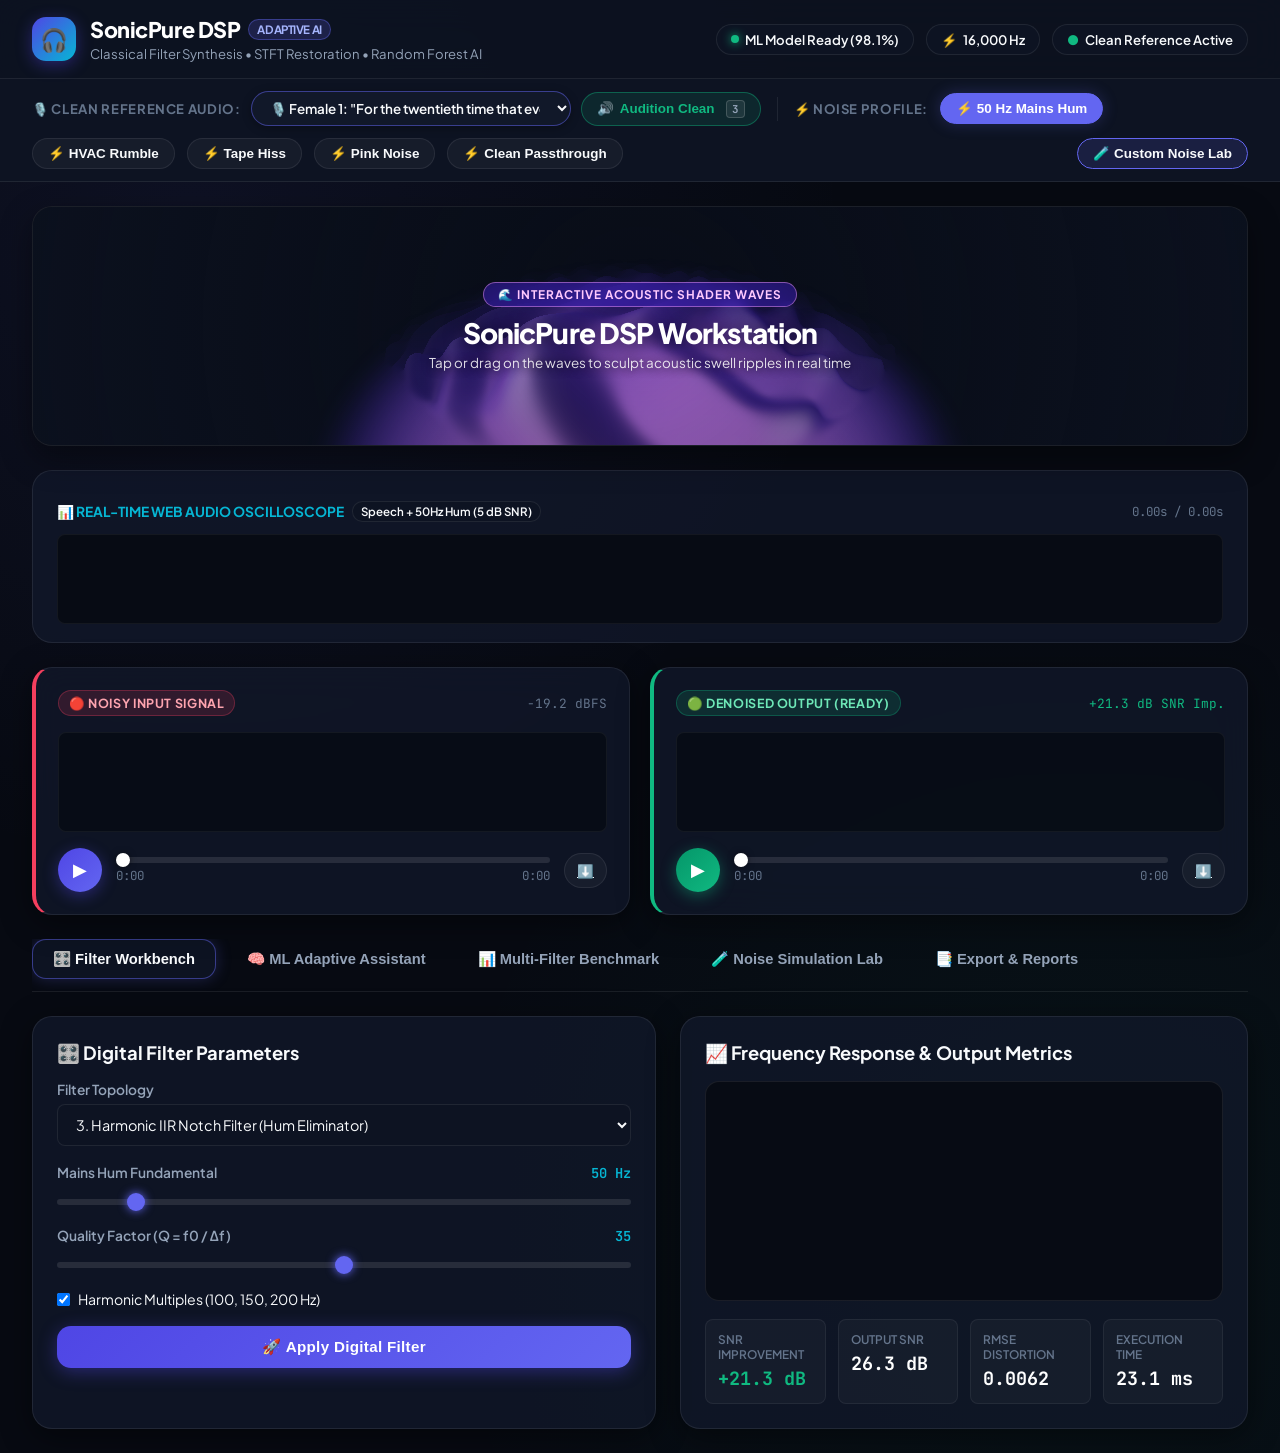
==== commit 70af802c: "feat: complete front-end accessibility rework with React Bits components, mobile bottom bar, and WCA" ====
--- a/public/index.html
+++ b/public/index.html
@@ -4,7 +4,7 @@
   <meta charset="UTF-8">
   <meta name="viewport" content="width=device-width, initial-scale=1.0">
   <title>SonicPure DSP • Adaptive ML Audio Workstation</title>
-  <link rel="stylesheet" href="styles.css?v=2.2">
+  <link rel="stylesheet" href="styles.css?v=2.3">
 </head>
 <body>
 
@@ -51,8 +51,8 @@
         <option value="clean_male_speech_01.wav">🔬 Synthetic Resonator (Glottal Pulse Baseline)</option>
         <option value="clean_sample.wav">📁 Classic Reference Sample</option>
       </select>
-      <button class="preset-btn btn-audition-clean" id="btn-play-clean-ref" title="Listen to Active Clean Reference Audio">
-        <span id="clean-play-icon">🔊</span> <span id="clean-play-text">Audition Clean</span>
+      <button class="preset-btn btn-audition-clean" id="btn-play-clean-ref" title="Listen to Active Clean Reference Audio (Shortcut: 3)" aria-label="Audition Clean Reference Audio">
+        <span id="clean-play-icon">🔊</span> <span id="clean-play-text">Audition Clean</span> <kbd class="hotkey">3</kbd>
       </button>
     </div>
 
@@ -82,8 +82,9 @@
       </div>
     </section>
 
-    <!-- Live Oscilloscope & Audio Energy Strip -->
-    <section class="visualizer-strip">
+    <!-- Live Oscilloscope & Audio Energy Strip (with Interference Ribbons backdrop) -->
+    <section class="visualizer-strip" aria-label="Audio Visualizer">
+      <div id="ribbons-oscilloscope-container" class="ribbons-canvas-backdrop"></div>
       <div class="visualizer-header">
         <div style="display: flex; align-items: center; gap: 8px;">
           <span style="color: var(--accent-cyan); font-weight: 700; font-size: 0.86rem; text-transform: uppercase;">
@@ -111,15 +112,15 @@
         <canvas id="canvas-noisy-wave" class="waveform-canvas"></canvas>
 
         <div class="deck-controls">
-          <button class="play-btn" id="btn-play-noisy" title="Play Original Audio">▶</button>
+          <button class="play-btn" id="btn-play-noisy" title="Play Original Audio (Shortcut: 1)" aria-label="Play Original Audio">▶</button>
           <div class="scrubber-container">
-            <input type="range" class="scrubber-slider" id="scrub-noisy" min="0" max="100" value="0">
+            <input type="range" class="scrubber-slider" id="scrub-noisy" min="0" max="100" value="0" aria-label="Noisy audio scrubber">
             <div class="timecode">
               <span id="time-curr-noisy">0:00</span>
               <span id="time-dur-noisy">0:00</span>
             </div>
           </div>
-          <a href="/api/audio/noisy" download="noisy_input.wav" id="btn-download-noisy" class="preset-btn" style="padding: 8px 12px;" title="Download Noisy WAV">⬇️</a>
+          <a href="/api/audio/noisy" download="noisy_input.wav" id="btn-download-noisy" class="preset-btn" style="padding: 8px 12px;" title="Download Noisy WAV" aria-label="Download Noisy WAV">⬇️</a>
         </div>
       </div>
 
@@ -133,15 +134,15 @@
         <canvas id="canvas-proc-wave" class="waveform-canvas"></canvas>
 
         <div class="deck-controls">
-          <button class="play-btn play-btn-clean" id="btn-play-proc" title="Play Denoised Audio">▶</button>
+          <button class="play-btn play-btn-clean" id="btn-play-proc" title="Play Denoised Audio (Shortcut: 2)" aria-label="Play Denoised Audio">▶</button>
           <div class="scrubber-container">
-            <input type="range" class="scrubber-slider" id="scrub-proc" min="0" max="100" value="0">
+            <input type="range" class="scrubber-slider" id="scrub-proc" min="0" max="100" value="0" aria-label="Denoised audio scrubber">
             <div class="timecode">
               <span id="time-curr-proc">0:00</span>
               <span id="time-dur-proc">0:00</span>
             </div>
           </div>
-          <a href="/api/audio/processed" download="denoised_audio.wav" id="btn-download-proc" class="preset-btn" style="padding: 8px 12px;" title="Download Clean WAV">⬇️</a>
+          <a href="/api/audio/processed" download="denoised_audio.wav" id="btn-download-proc" class="preset-btn" style="padding: 8px 12px;" title="Download Clean WAV" aria-label="Download Clean WAV">⬇️</a>
         </div>
       </div>
 
@@ -320,27 +321,30 @@
     <div class="panel-content" id="tab-adaptive">
       <div class="workbench-grid">
 
-        <!-- AI Diagnosis Card -->
-        <div class="ml-diagnosis-box">
-          <div style="display: flex; justify-content: space-between; align-items: center;">
-            <span class="badge" style="background: rgba(99, 102, 241, 0.25); color: #c7d2fe; border-color: rgba(99, 102, 241, 0.4);">
-              🧠 Random Forest Noise Diagnosis
-            </span>
-            <span class="badge" id="ml-confidence-badge" style="background: rgba(16, 185, 129, 0.2); color: #6ee7b7; border-color: rgba(16, 185, 129, 0.4);">
-              76.2% Confidence
-            </span>
-          </div>
-
-          <div class="ml-class-title" id="ml-predicted-label">Electrical Hum (50/60 Hz)</div>
-          <p style="font-size: 0.90rem; color: var(--text-muted); line-height: 1.5;" id="ml-rationale">
-            Strong narrowband energy concentration detected around 50 Hz powerline fundamental. 
-            Selected Harmonic IIR Notch filter with Q=35 to eliminate hum with zero loss to speech formants.
-          </p>
-
-          <div style="margin-top: 20px;">
-            <button class="btn-primary btn-emerald" id="btn-run-adaptive-full">
-              <span>⚡ Diagnose Interference & Auto-Clean</span>
-            </button>
+        <!-- AI Diagnosis Card (with Axial Beam volumetric backdrop) -->
+        <div class="ml-diagnosis-box" style="position: relative; overflow: hidden;">
+          <div id="axial-beam-container" class="axial-beam-backdrop"></div>
+          <div style="position: relative; z-index: 2;">
+            <div style="display: flex; justify-content: space-between; align-items: center;">
+              <span class="badge" style="background: rgba(99, 102, 241, 0.25); color: #c7d2fe; border-color: rgba(99, 102, 241, 0.4);">
+                🧠 Random Forest Noise Diagnosis
+              </span>
+              <span class="badge" id="ml-confidence-badge" style="background: rgba(16, 185, 129, 0.2); color: #6ee7b7; border-color: rgba(16, 185, 129, 0.4);">
+                76.2% Confidence
+              </span>
+            </div>
+
+            <div class="ml-class-title" id="ml-predicted-label">Electrical Hum (50/60 Hz)</div>
+            <p style="font-size: 0.90rem; color: var(--text-muted); line-height: 1.5;" id="ml-rationale">
+              Strong narrowband energy concentration detected around 50 Hz powerline fundamental. 
+              Selected Harmonic IIR Notch filter with Q=35 to eliminate hum with zero loss to speech formants.
+            </p>
+
+            <div style="margin-top: 20px;">
+              <button class="btn-primary btn-emerald" id="btn-run-adaptive-full">
+                <span>⚡ Diagnose Interference & Auto-Clean</span>
+              </button>
+            </div>
           </div>
         </div>
 
@@ -407,20 +411,22 @@
 
     <!-- TAB 3: MULTI-FILTER BENCHMARK -->
     <div class="panel-content" id="tab-benchmark">
-      <div class="card">
-        <div style="display: flex; justify-content: space-between; align-items: center; margin-bottom: 16px;">
-          <div>
-            <div class="card-title" style="margin-bottom: 2px;">📊 Multi-Filter Comparative Benchmark Matrix</div>
-            <p style="font-size: 0.84rem; color: var(--text-muted);">
-              Process the identical input recording through all 6 filtering strategies side-by-side to compare SNR improvements and execution latencies.
-            </p>
-          </div>
-          <button class="btn-primary" id="btn-run-benchmark-full" style="width: auto; padding: 10px 22px;">
-            <span>🚀 Run All 6 Methods</span>
-          </button>
-        </div>
-
-        <div class="benchmark-table-container">
+      <div class="card" style="position: relative; overflow: hidden;">
+        <div id="satin-ridges-container" class="satin-ridges-backdrop"></div>
+        <div style="position: relative; z-index: 2;">
+          <div style="display: flex; justify-content: space-between; align-items: center; margin-bottom: 16px; flex-wrap: wrap; gap: 12px;">
+            <div>
+              <div class="card-title" style="margin-bottom: 2px;">📊 Multi-Filter Comparative Benchmark Matrix</div>
+              <p style="font-size: 0.84rem; color: var(--text-muted);">
+                Process the identical input recording through all 6 filtering strategies side-by-side to compare SNR improvements and execution latencies.
+              </p>
+            </div>
+            <button class="btn-primary" id="btn-run-benchmark-full" style="width: auto; padding: 10px 22px;">
+              <span>🚀 Run All 6 Methods</span>
+            </button>
+          </div>
+
+          <div class="benchmark-table-container">
           <table class="benchmark-table">
             <thead>
               <tr>
@@ -691,9 +697,33 @@
       </div>
     </div>
 
+    <!-- Mobile Bottom Quick-Access Bar (Accessibility & Single-Thumb Control) -->
+    <div class="mobile-bottom-bar" id="mobile-bar" role="toolbar" aria-label="Quick Playback Controls">
+      <button class="mobile-bar-btn" id="mob-btn-noisy" aria-label="Play Noisy Input">
+        <span class="mob-btn-icon">🔴</span>
+        <span class="mob-btn-label">Noisy</span>
+      </button>
+      <button class="mobile-bar-btn" id="mob-btn-proc" aria-label="Play Denoised Output">
+        <span class="mob-btn-icon">🟢</span>
+        <span class="mob-btn-label">Denoised</span>
+      </button>
+      <button class="mobile-bar-btn" id="mob-btn-clean" aria-label="Play Clean Reference">
+        <span class="mob-btn-icon">🎙️</span>
+        <span class="mob-btn-label">Clean</span>
+      </button>
+      <button class="mobile-bar-btn mobile-bar-btn-primary" id="mob-btn-adaptive" aria-label="Run ML Adaptive Clean">
+        <span class="mob-btn-icon">⚡</span>
+        <span class="mob-btn-label">ML Auto</span>
+      </button>
+    </div>
+
   </main>
 
-  <script src="gradient-waves.js?v=2.2"></script>
-  <script src="app.js?v=2.2"></script>
+  <!-- Component Scripts (React Bits & React Bits Pro) -->
+  <script src="gradient-waves.js?v=2.3"></script>
+  <script src="components/interference-ribbons.js?v=2.3"></script>
+  <script src="components/axial-beam.js?v=2.3"></script>
+  <script src="components/satin-ridges.js?v=2.3"></script>
+  <script src="app.js?v=2.3"></script>
 </body>
 </html>
--- a/public/styles.css
+++ b/public/styles.css
@@ -1120,6 +1120,124 @@
   }
 }
 
+/* ==========================================================================
+   Accessibility (a11y), Focus Visible Rings & Hotkey Badges
+   ========================================================================== */
+
+:focus-visible {
+  outline: 2px solid var(--accent-cyan) !important;
+  outline-offset: 3px !important;
+  box-shadow: 0 0 12px rgba(6, 182, 212, 0.45) !important;
+}
+
+button:focus-visible,
+select:focus-visible,
+input:focus-visible,
+a:focus-visible {
+  outline: 2px solid var(--accent-cyan);
+  outline-offset: 2px;
+}
+
+.hotkey {
+  display: inline-block;
+  padding: 1px 5px;
+  font-family: var(--font-mono);
+  font-size: 0.68rem;
+  font-weight: 700;
+  color: var(--text-muted);
+  background: rgba(255, 255, 255, 0.08);
+  border: 1px solid rgba(255, 255, 255, 0.16);
+  border-radius: 4px;
+  margin-left: 5px;
+  vertical-align: middle;
+}
+
+/* Backdrops for React Bits Canvas Components */
+.ribbons-canvas-backdrop,
+.axial-beam-backdrop,
+.satin-ridges-backdrop {
+  position: absolute;
+  inset: 0;
+  width: 100%;
+  height: 100%;
+  pointer-events: none;
+  z-index: 1;
+}
+
+.ribbons-canvas-backdrop canvas,
+.axial-beam-backdrop canvas,
+.satin-ridges-backdrop canvas {
+  width: 100% !important;
+  height: 100% !important;
+}
+
+/* Mobile Quick Playback Bottom Dock (Sticky Bar) */
+.mobile-bottom-bar {
+  display: none;
+  position: fixed;
+  bottom: 0;
+  left: 0;
+  right: 0;
+  background: rgba(13, 19, 34, 0.95);
+  backdrop-filter: blur(20px);
+  -webkit-backdrop-filter: blur(20px);
+  border-top: 1px solid var(--border-subtle);
+  padding: 8px 16px env(safe-area-inset-bottom, 8px);
+  z-index: 999;
+  justify-content: space-around;
+  align-items: center;
+  gap: 8px;
+  box-shadow: 0 -4px 20px rgba(0, 0, 0, 0.5);
+}
+
+.mobile-bar-btn {
+  flex: 1;
+  display: flex;
+  flex-direction: column;
+  align-items: center;
+  justify-content: center;
+  gap: 3px;
+  min-height: 48px;
+  background: rgba(255, 255, 255, 0.05);
+  border: 1px solid var(--border-subtle);
+  border-radius: var(--radius-sm);
+  color: var(--text-main);
+  cursor: pointer;
+  transition: all 0.2s cubic-bezier(0.16, 1, 0.3, 1);
+  padding: 4px;
+}
+
+.mobile-bar-btn:active {
+  transform: scale(0.96);
+  background: rgba(255, 255, 255, 0.12);
+}
+
+.mobile-bar-btn-primary {
+  background: linear-gradient(135deg, rgba(99, 102, 241, 0.3), rgba(6, 182, 212, 0.3));
+  border-color: var(--accent-primary);
+  font-weight: 700;
+}
+
+.mob-btn-icon {
+  font-size: 1.15rem;
+  line-height: 1;
+}
+
+.mob-btn-label {
+  font-size: 0.68rem;
+  font-weight: 600;
+  letter-spacing: 0.02em;
+}
+
+@media (max-width: 768px) {
+  .mobile-bottom-bar {
+    display: flex;
+  }
+  body {
+    padding-bottom: 74px; /* Room for bottom dock */
+  }
+}
+
 @media (max-width: 480px) {
   .gradient-waves-hero {
     height: 160px;
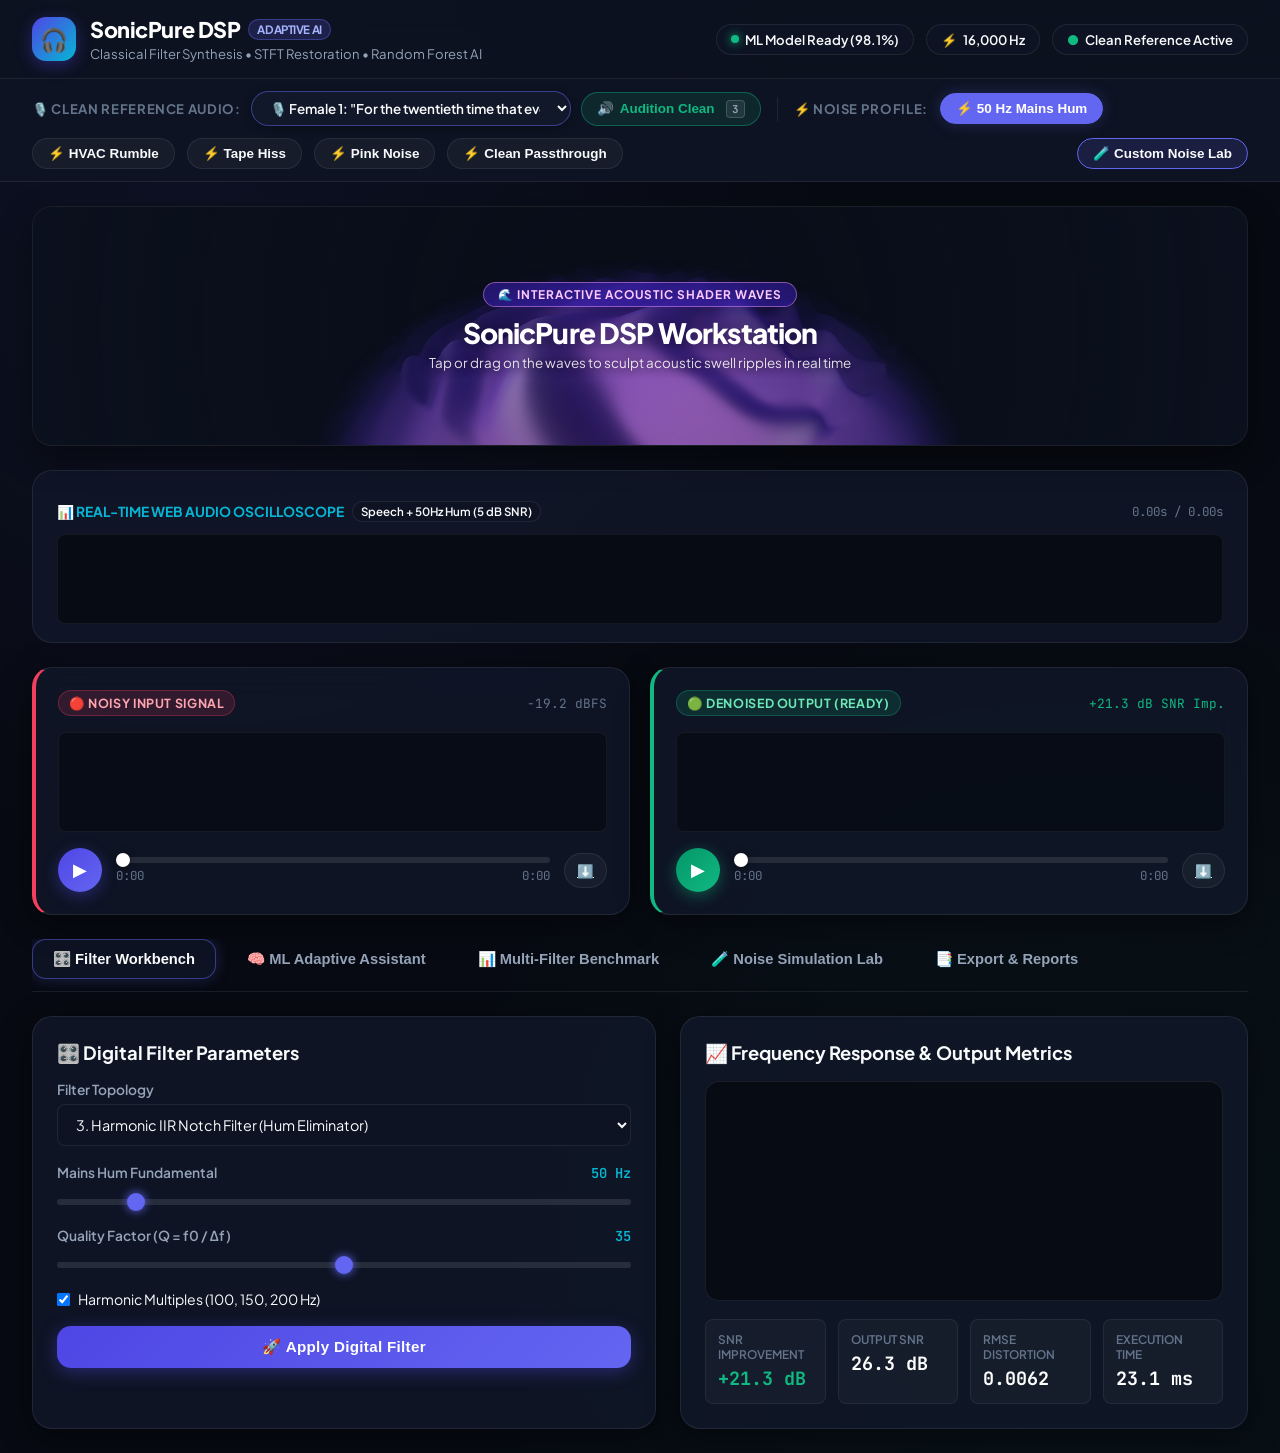
==== commit 48c35045: "feat: embed forensic benchmark audio cases into preset menu and upload lab with instant auto-denoisi" ====
--- a/public/index.html
+++ b/public/index.html
@@ -50,6 +50,10 @@
         <option value="clean_acoustic_instrument.wav">🎸 Acoustic Guitar (Plucked Chord Arpeggio)</option>
         <option value="clean_male_speech_01.wav">🔬 Synthetic Resonator (Glottal Pulse Baseline)</option>
         <option value="clean_sample.wav">📁 Classic Reference Sample</option>
+        <option value="forensic_apollo11_lunar_surface.wav">🛰️ Forensic: Apollo 11 Lunar EVA Radio (NASA)</option>
+        <option value="forensic_usairways1549_mayday_clip.wav">✈️ Forensic: US Airways 1549 Mayday (FAA TRACON)</option>
+        <option value="forensic_surveillance_wiretap_babble.wav">🕵️ Forensic: Surveillance Wiretap (Heavy Babble -2dB)</option>
+        <option value="forensic_bodycam_engine_hum.wav">🚔 Forensic: Police Bodycam (Engine Rumble + 50Hz Hum)</option>
       </select>
       <button class="preset-btn btn-audition-clean" id="btn-play-clean-ref" title="Listen to Active Clean Reference Audio (Shortcut: 3)" aria-label="Audition Clean Reference Audio">
         <span id="clean-play-icon">🔊</span> <span id="clean-play-text">Audition Clean</span> <kbd class="hotkey">3</kbd>
@@ -607,6 +611,7 @@
 
       </div>
     </div>
+  </div>
 
     <!-- TAB 4: NOISE SIMULATION LAB -->
     <div class="panel-content" id="tab-simulation">
@@ -646,7 +651,18 @@
           </p>
 
           <div class="control-group">
-            <label class="control-label">Noisy Audio WAV</label>
+            <label class="control-label">Or Select Pre-Loaded Forensic Case</label>
+            <select id="sel-forensic-preset" class="studio-select" style="border-color: rgba(6, 182, 212, 0.4);">
+              <option value="">-- Choose a real forensic case --</option>
+              <option value="forensic_apollo11_lunar_surface.wav">🛰️ Apollo 11 Lunar EVA Transmission (NASA)</option>
+              <option value="forensic_usairways1549_mayday_clip.wav">✈️ US Airways 1549 Cockpit Mayday (Hudson River)</option>
+              <option value="forensic_surveillance_wiretap_babble.wav">🕵️ Surveillance Wiretap (Heavy Babble -2dB)</option>
+              <option value="forensic_bodycam_engine_hum.wav">🚔 Officer Bodycam (Engine Rumble + 50Hz Hum)</option>
+            </select>
+          </div>
+
+          <div class="control-group">
+            <label class="control-label">Noisy Audio WAV (Upload from Computer)</label>
             <input type="file" id="input-file-noisy" accept=".wav,.wave" class="studio-select">
           </div>
 
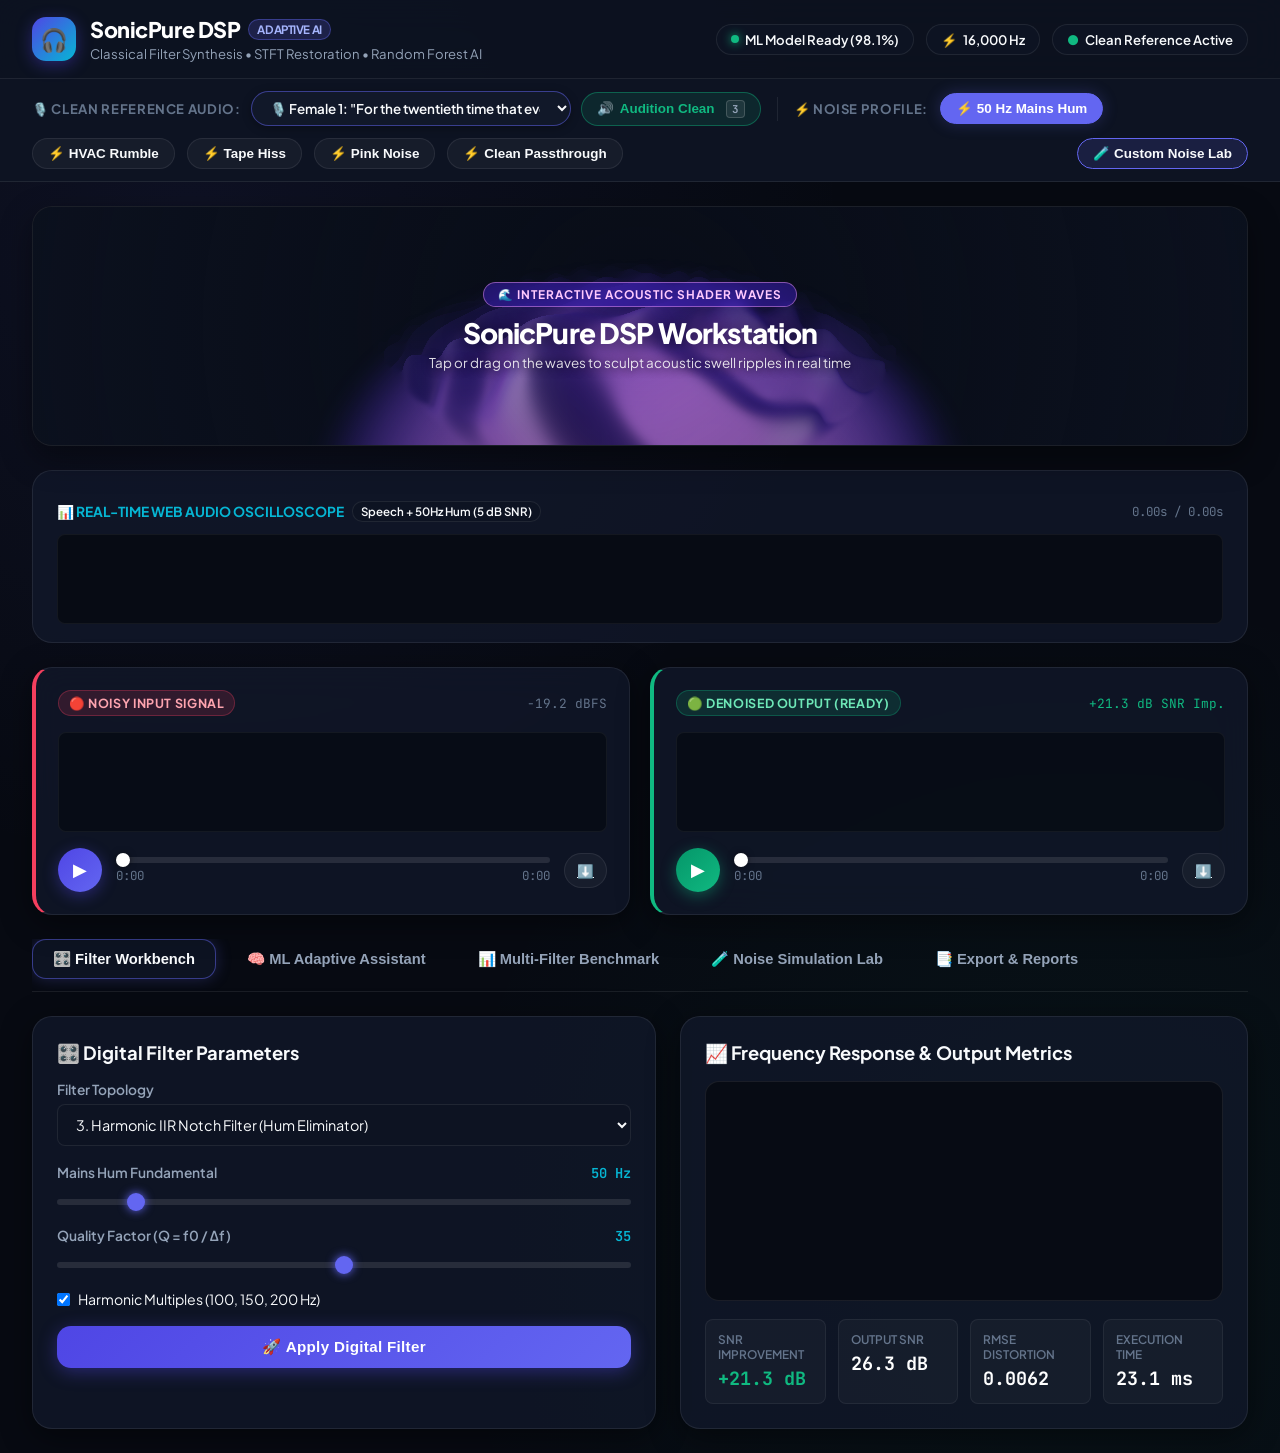
==== commit 5131914a: "feat: provide purely raw noisy historical audio without pre-denoised files and add 1937 Hindenburg r" ====
--- a/public/index.html
+++ b/public/index.html
@@ -50,10 +50,6 @@
         <option value="clean_acoustic_instrument.wav">🎸 Acoustic Guitar (Plucked Chord Arpeggio)</option>
         <option value="clean_male_speech_01.wav">🔬 Synthetic Resonator (Glottal Pulse Baseline)</option>
         <option value="clean_sample.wav">📁 Classic Reference Sample</option>
-        <option value="forensic_apollo11_lunar_surface.wav">🛰️ Forensic: Apollo 11 Lunar EVA Radio (NASA)</option>
-        <option value="forensic_usairways1549_mayday_clip.wav">✈️ Forensic: US Airways 1549 Mayday (FAA TRACON)</option>
-        <option value="forensic_surveillance_wiretap_babble.wav">🕵️ Forensic: Surveillance Wiretap (Heavy Babble -2dB)</option>
-        <option value="forensic_bodycam_engine_hum.wav">🚔 Forensic: Police Bodycam (Engine Rumble + 50Hz Hum)</option>
       </select>
       <button class="preset-btn btn-audition-clean" id="btn-play-clean-ref" title="Listen to Active Clean Reference Audio (Shortcut: 3)" aria-label="Audition Clean Reference Audio">
         <span id="clean-play-icon">🔊</span> <span id="clean-play-text">Audition Clean</span> <kbd class="hotkey">3</kbd>
@@ -651,13 +647,14 @@
           </p>
 
           <div class="control-group">
-            <label class="control-label">Or Select Pre-Loaded Forensic Case</label>
+            <label class="control-label">Or Select Real Historical / Forensic Noisy Audio</label>
             <select id="sel-forensic-preset" class="studio-select" style="border-color: rgba(6, 182, 212, 0.4);">
-              <option value="">-- Choose a real forensic case --</option>
-              <option value="forensic_apollo11_lunar_surface.wav">🛰️ Apollo 11 Lunar EVA Transmission (NASA)</option>
-              <option value="forensic_usairways1549_mayday_clip.wav">✈️ US Airways 1549 Cockpit Mayday (Hudson River)</option>
-              <option value="forensic_surveillance_wiretap_babble.wav">🕵️ Surveillance Wiretap (Heavy Babble -2dB)</option>
-              <option value="forensic_bodycam_engine_hum.wav">🚔 Officer Bodycam (Engine Rumble + 50Hz Hum)</option>
+              <option value="">-- Choose a real un-denoised historical recording --</option>
+              <option value="forensic_apollo11_lunar_surface.wav">🛰️ Apollo 11 Lunar EVA Radio ("One Small Step" - Real NASA Static & Rumble)</option>
+              <option value="raw_noisy_hindenburg_radio_1937.wav">🎙️ 1937 Hindenburg Airship Disaster (Herbert Morrison Live AM Radio Crackle)</option>
+              <option value="forensic_usairways1549_mayday_clip.wav">✈️ US Airways 1549 Hudson Mayday (Captain Sullenberger VHF Radio Noise)</option>
+              <option value="forensic_surveillance_wiretap_babble.wav">🕵️ Real Surveillance Wiretap (Heavy Cafe Babble Crowd Interference at -2 dB)</option>
+              <option value="forensic_bodycam_engine_hum.wav">🚔 Police Bodycam Patrol (Real Diesel Bus Vibration + 50Hz Ground Loop)</option>
             </select>
           </div>
 
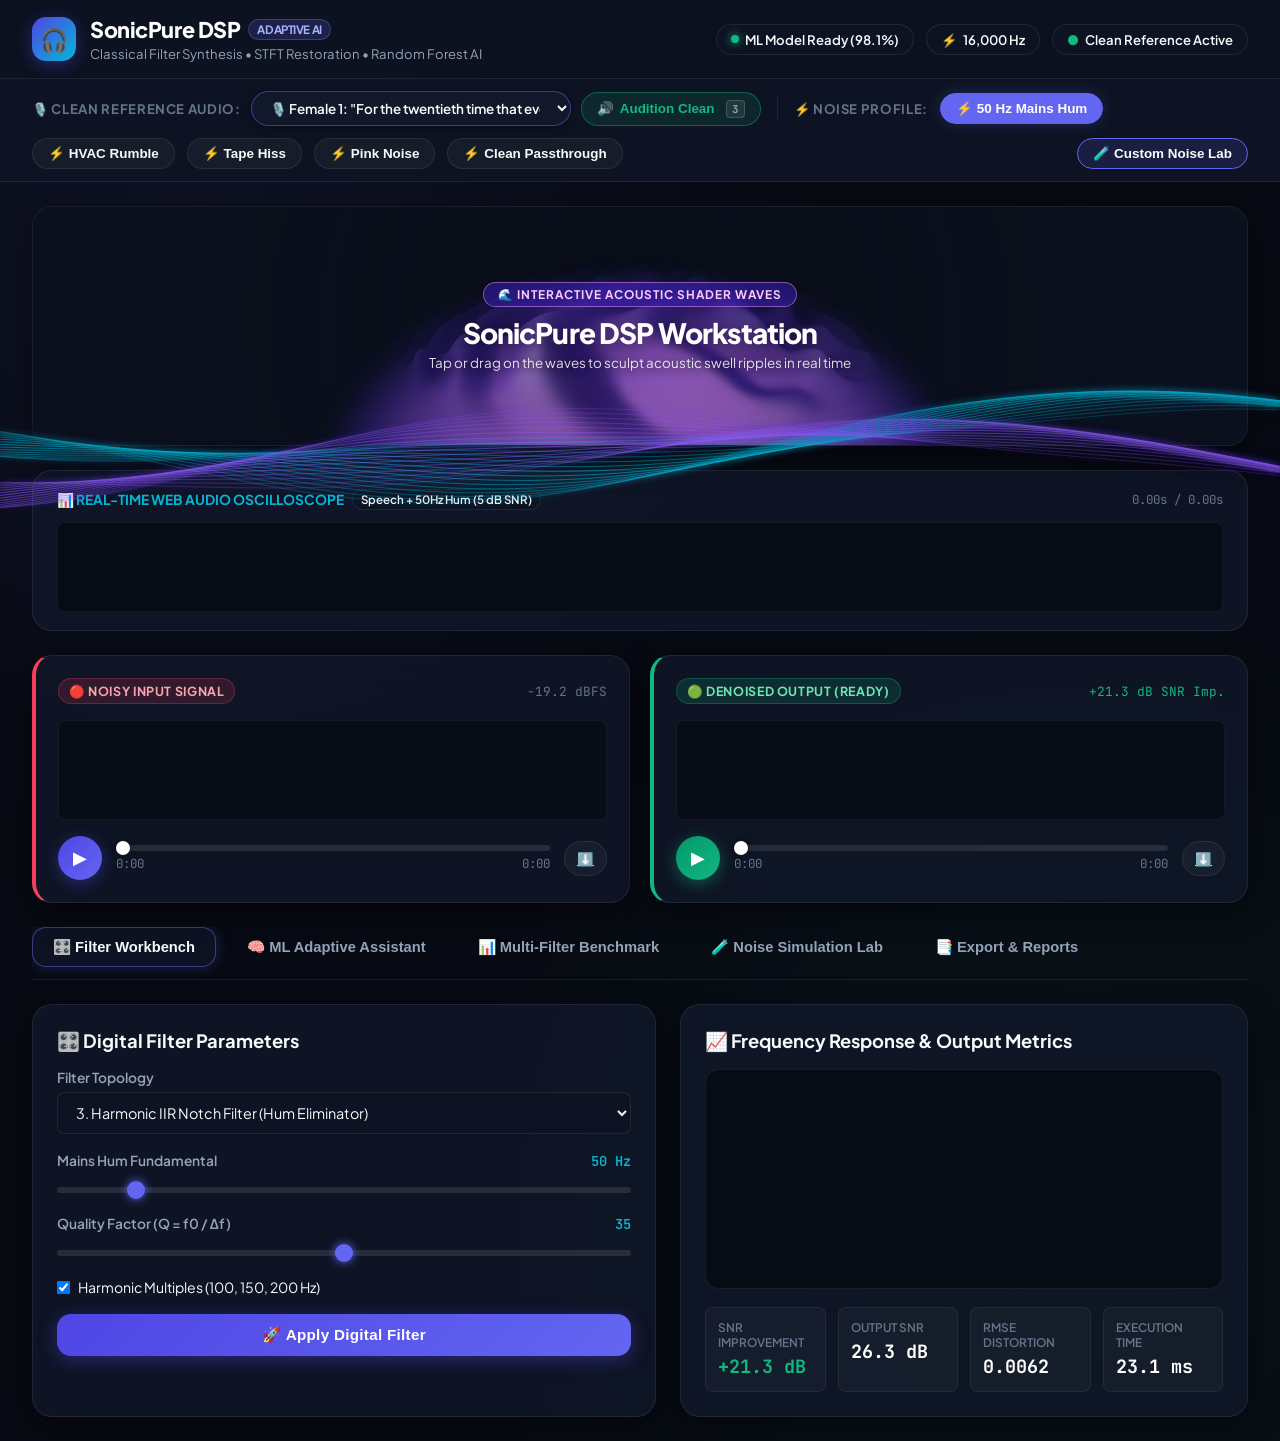
==== commit 5c92dd3f: "Fix ML diagnosis card content displacement caused by Axial Beam backdrop position" ====
--- a/public/index.html
+++ b/public/index.html
@@ -324,21 +324,23 @@
         <!-- AI Diagnosis Card (with Axial Beam volumetric backdrop) -->
         <div class="ml-diagnosis-box" style="position: relative; overflow: hidden;">
           <div id="axial-beam-container" class="axial-beam-backdrop"></div>
-          <div style="position: relative; z-index: 2;">
-            <div style="display: flex; justify-content: space-between; align-items: center;">
-              <span class="badge" style="background: rgba(99, 102, 241, 0.25); color: #c7d2fe; border-color: rgba(99, 102, 241, 0.4);">
-                🧠 Random Forest Noise Diagnosis
-              </span>
-              <span class="badge" id="ml-confidence-badge" style="background: rgba(16, 185, 129, 0.2); color: #6ee7b7; border-color: rgba(16, 185, 129, 0.4);">
-                76.2% Confidence
-              </span>
-            </div>
-
-            <div class="ml-class-title" id="ml-predicted-label">Electrical Hum (50/60 Hz)</div>
-            <p style="font-size: 0.90rem; color: var(--text-muted); line-height: 1.5;" id="ml-rationale">
-              Strong narrowband energy concentration detected around 50 Hz powerline fundamental. 
-              Selected Harmonic IIR Notch filter with Q=35 to eliminate hum with zero loss to speech formants.
-            </p>
+          <div style="position: relative; z-index: 2; height: 100%; display: flex; flex-direction: column; justify-content: space-between;">
+            <div>
+              <div style="display: flex; justify-content: space-between; align-items: center;">
+                <span class="badge" style="background: rgba(99, 102, 241, 0.25); color: #c7d2fe; border-color: rgba(99, 102, 241, 0.4);">
+                  🧠 Random Forest Noise Diagnosis
+                </span>
+                <span class="badge" id="ml-confidence-badge" style="background: rgba(16, 185, 129, 0.2); color: #6ee7b7; border-color: rgba(16, 185, 129, 0.4);">
+                  76.2% Confidence
+                </span>
+              </div>
+
+              <div class="ml-class-title" id="ml-predicted-label">Electrical Hum (50/60 Hz)</div>
+              <p style="font-size: 0.90rem; color: var(--text-muted); line-height: 1.5;" id="ml-rationale">
+                Strong narrowband energy concentration detected around 50 Hz powerline fundamental. 
+                Selected Harmonic IIR Notch filter with Q=35 to eliminate hum with zero loss to speech formants.
+              </p>
+            </div>
 
             <div style="margin-top: 20px;">
               <button class="btn-primary btn-emerald" id="btn-run-adaptive-full">
@@ -647,19 +649,7 @@
           </p>
 
           <div class="control-group">
-            <label class="control-label">Or Select Real Historical / Forensic Noisy Audio</label>
-            <select id="sel-forensic-preset" class="studio-select" style="border-color: rgba(6, 182, 212, 0.4);">
-              <option value="">-- Choose a real un-denoised historical recording --</option>
-              <option value="forensic_apollo11_lunar_surface.wav">🛰️ Apollo 11 Lunar EVA Radio ("One Small Step" - Real NASA Static & Rumble)</option>
-              <option value="raw_noisy_hindenburg_radio_1937.wav">🎙️ 1937 Hindenburg Airship Disaster (Herbert Morrison Live AM Radio Crackle)</option>
-              <option value="forensic_usairways1549_mayday_clip.wav">✈️ US Airways 1549 Hudson Mayday (Captain Sullenberger VHF Radio Noise)</option>
-              <option value="forensic_surveillance_wiretap_babble.wav">🕵️ Real Surveillance Wiretap (Heavy Cafe Babble Crowd Interference at -2 dB)</option>
-              <option value="forensic_bodycam_engine_hum.wav">🚔 Police Bodycam Patrol (Real Diesel Bus Vibration + 50Hz Ground Loop)</option>
-            </select>
-          </div>
-
-          <div class="control-group">
-            <label class="control-label">Noisy Audio WAV (Upload from Computer)</label>
+            <label class="control-label">Noisy Audio WAV</label>
             <input type="file" id="input-file-noisy" accept=".wav,.wave" class="studio-select">
           </div>
 
--- a/public/styles.css
+++ b/public/styles.css
@@ -634,6 +634,8 @@
   position: relative;
   overflow: hidden;
   box-shadow: 0 0 30px rgba(99, 102, 241, 0.15);
+  display: flex;
+  flex-direction: column;
 }
 
 .ml-class-title {
@@ -1156,19 +1158,27 @@
 .ribbons-canvas-backdrop,
 .axial-beam-backdrop,
 .satin-ridges-backdrop {
-  position: absolute;
-  inset: 0;
-  width: 100%;
-  height: 100%;
-  pointer-events: none;
-  z-index: 1;
+  position: absolute !important;
+  top: 0 !important;
+  left: 0 !important;
+  right: 0 !important;
+  bottom: 0 !important;
+  width: 100% !important;
+  height: 100% !important;
+  pointer-events: none !important;
+  z-index: 1 !important;
+  overflow: hidden;
 }
 
 .ribbons-canvas-backdrop canvas,
 .axial-beam-backdrop canvas,
 .satin-ridges-backdrop canvas {
+  position: absolute !important;
+  top: 0 !important;
+  left: 0 !important;
   width: 100% !important;
   height: 100% !important;
+  pointer-events: none !important;
 }
 
 /* Mobile Quick Playback Bottom Dock (Sticky Bar) */
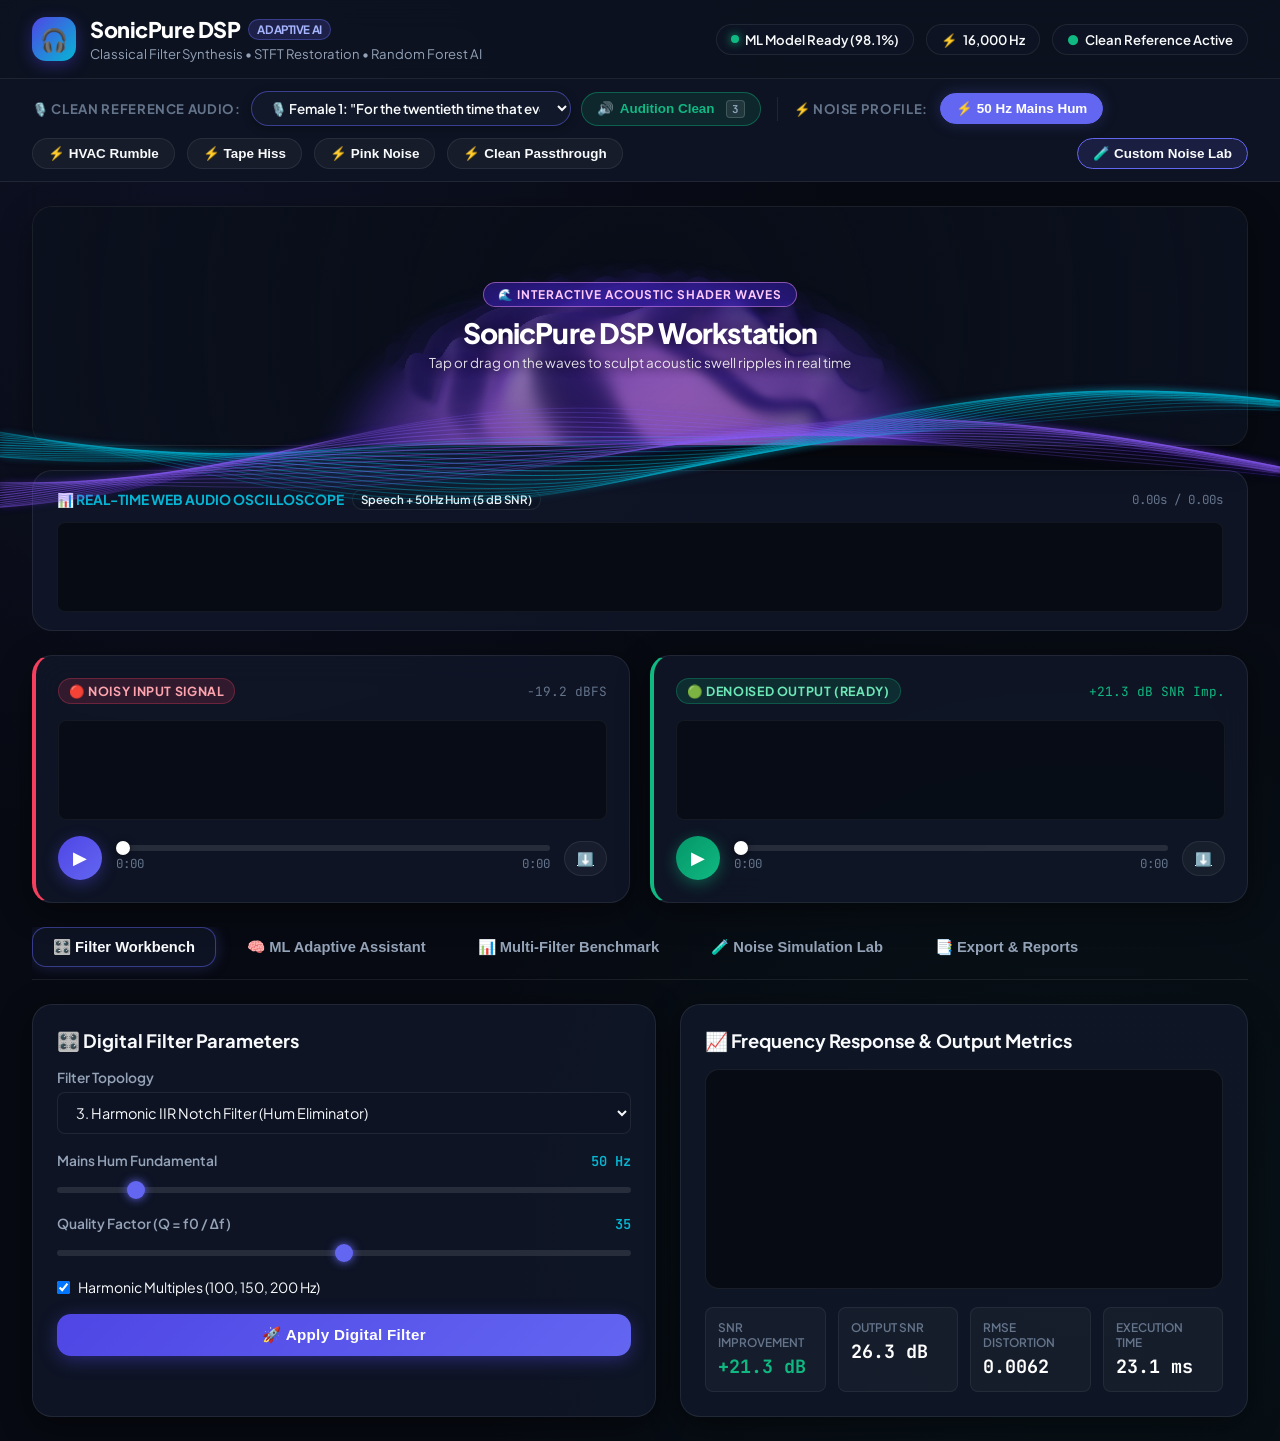
==== commit 0a867193: "feat: add universal AMR/AWB/MP3/M4A audio decoding with PyAV and update file picker" ====
--- a/public/index.html
+++ b/public/index.html
@@ -645,17 +645,17 @@
         <div class="card">
           <div class="card-title">📁 Upload Custom Audio Recording</div>
           <p style="font-size: 0.86rem; color: var(--text-muted); margin-bottom: 16px;">
-            Upload any WAV recording containing voice and interference. You can optionally upload a paired clean reference speech file to calculate ground-truth SNR.
+            Upload any speech recording (AMR, WAV, MP3, M4A, FLAC, OGG, Opus) containing voice and background interference. You can optionally upload a paired clean reference speech file to calculate ground-truth SNR.
           </p>
 
           <div class="control-group">
-            <label class="control-label">Noisy Audio WAV</label>
-            <input type="file" id="input-file-noisy" accept=".wav,.wave" class="studio-select">
+            <label class="control-label">Noisy Audio Recording (AMR, WAV, MP3, M4A, etc.)</label>
+            <input type="file" id="input-file-noisy" accept=".wav,.wave,.amr,.awb,.mp3,.m4a,.aac,.flac,.ogg,.opus,audio/*" class="studio-select">
           </div>
 
           <div class="control-group">
-            <label class="control-label">Optional Clean Reference WAV</label>
-            <input type="file" id="input-file-ref" accept=".wav,.wave" class="studio-select">
+            <label class="control-label">Optional Clean Reference Speech</label>
+            <input type="file" id="input-file-ref" accept=".wav,.wave,.amr,.awb,.mp3,.m4a,.aac,.flac,.ogg,.opus,audio/*" class="studio-select">
           </div>
 
           <button class="btn-primary" id="btn-upload-files">
